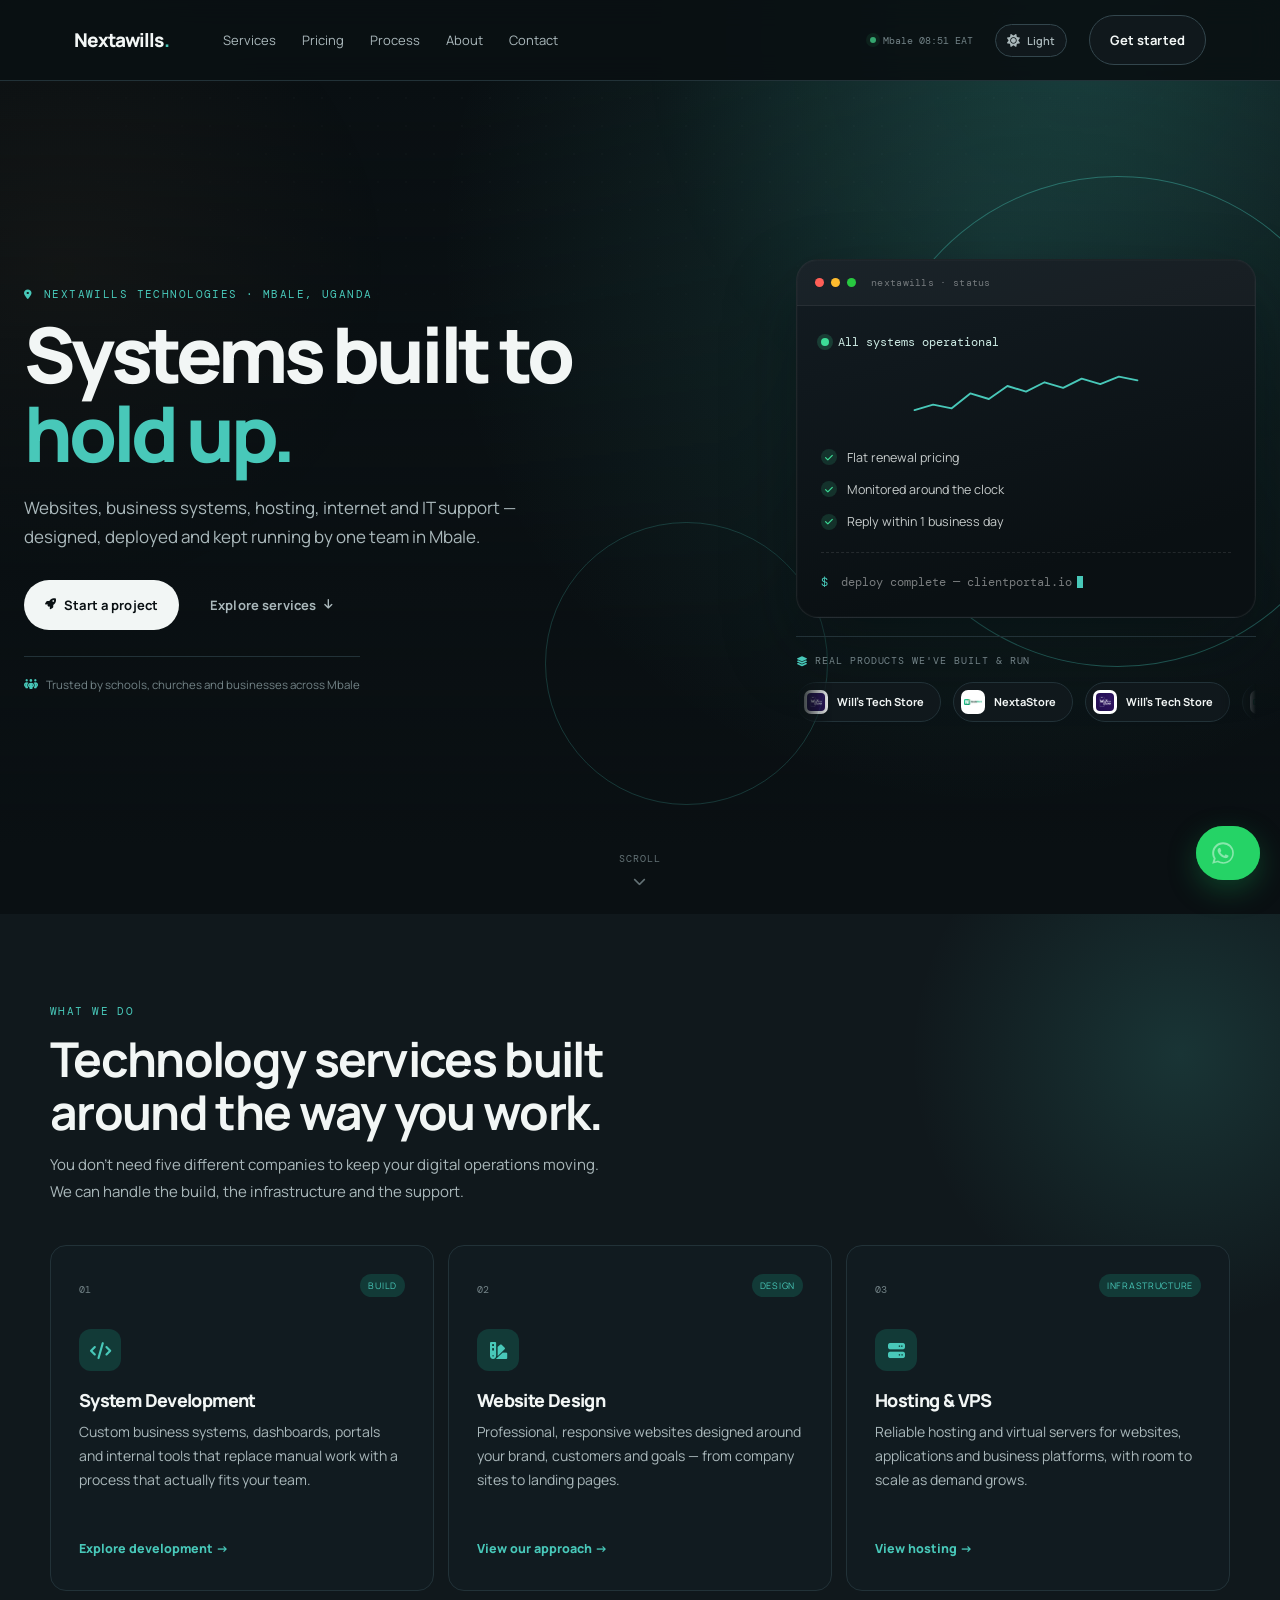
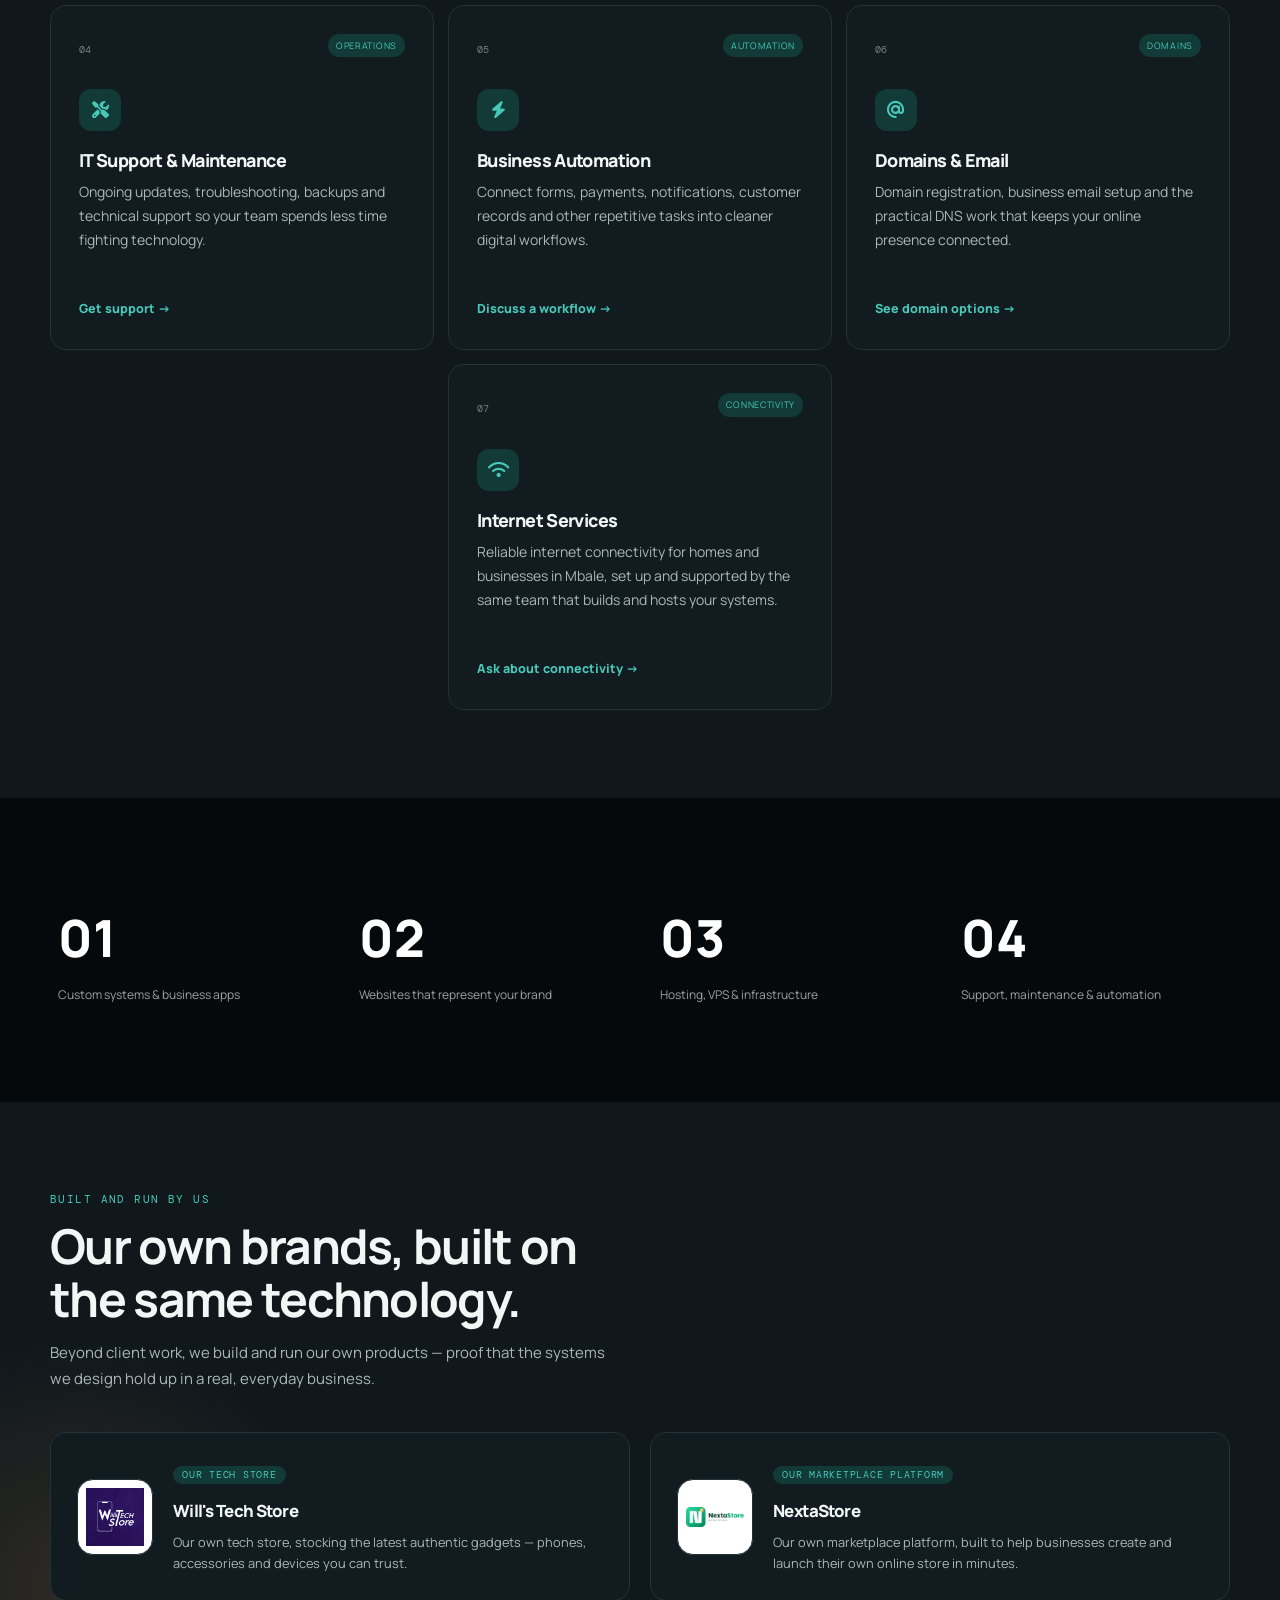
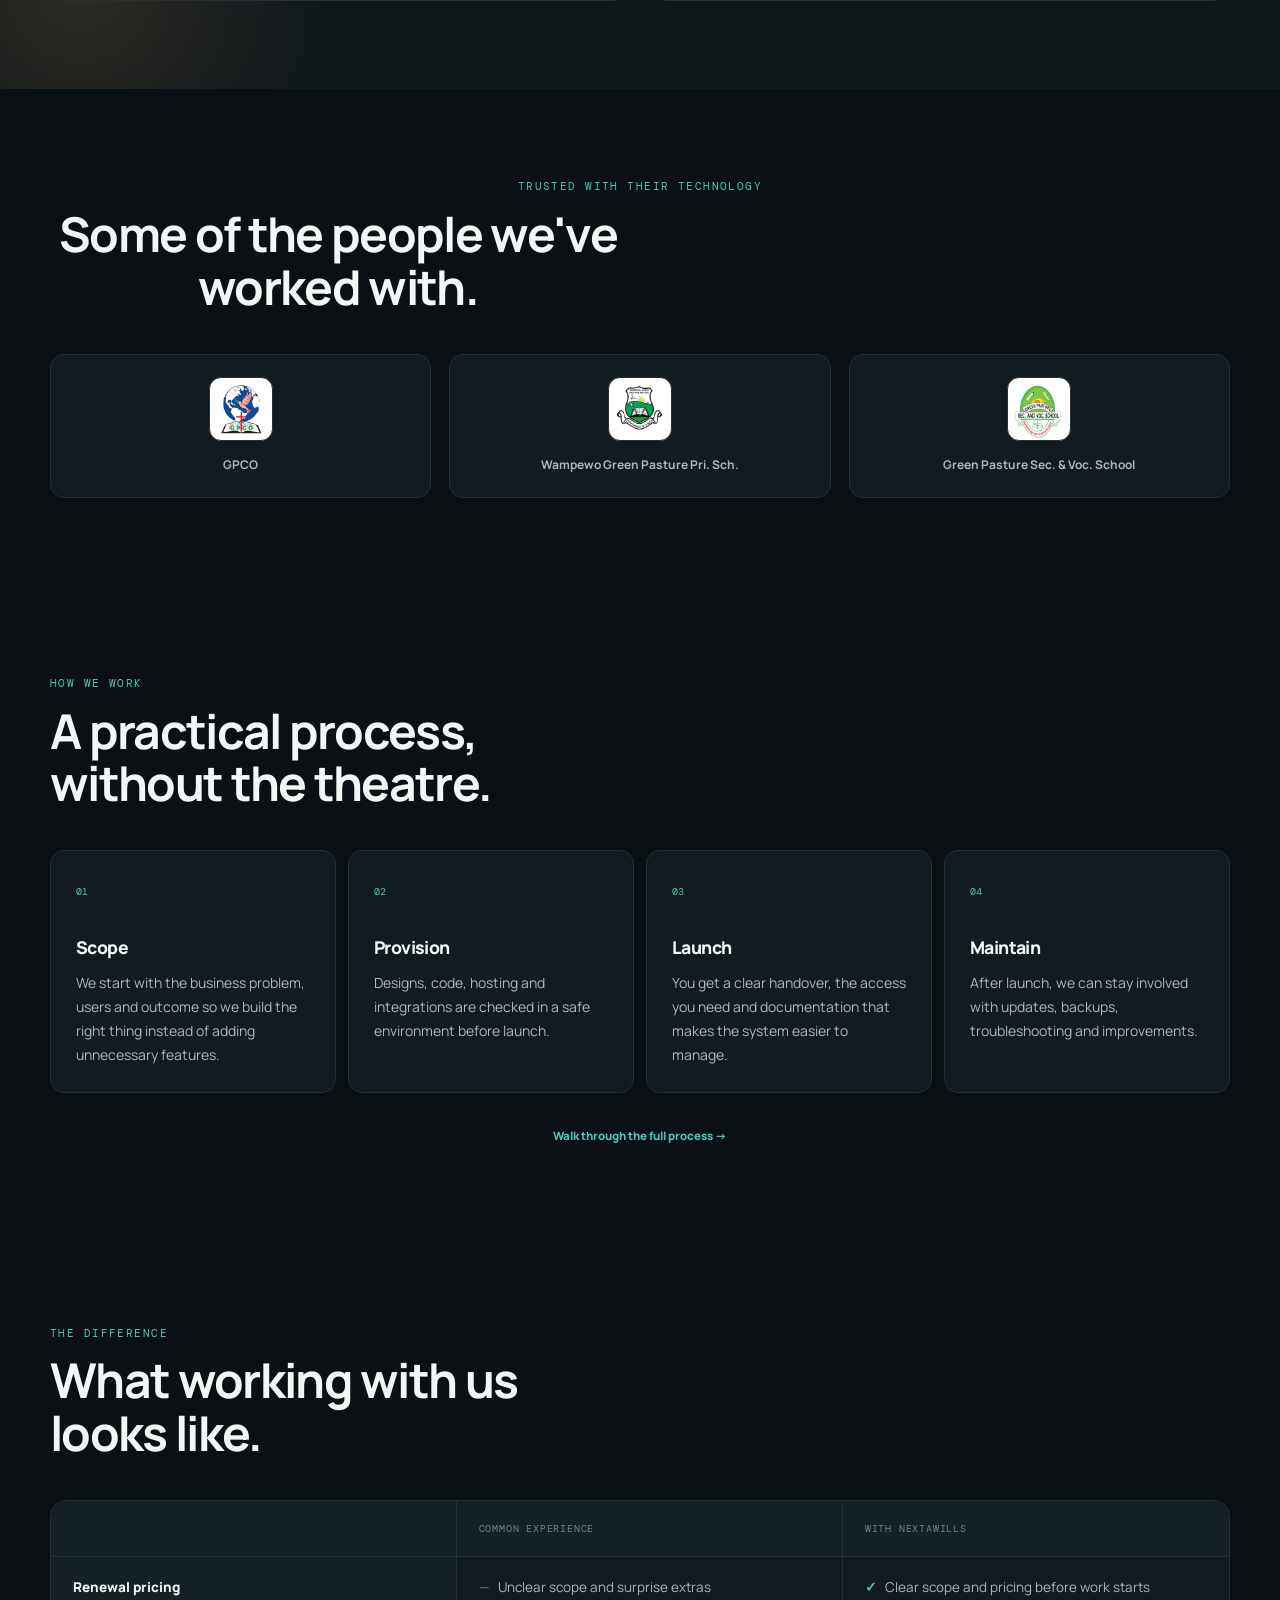
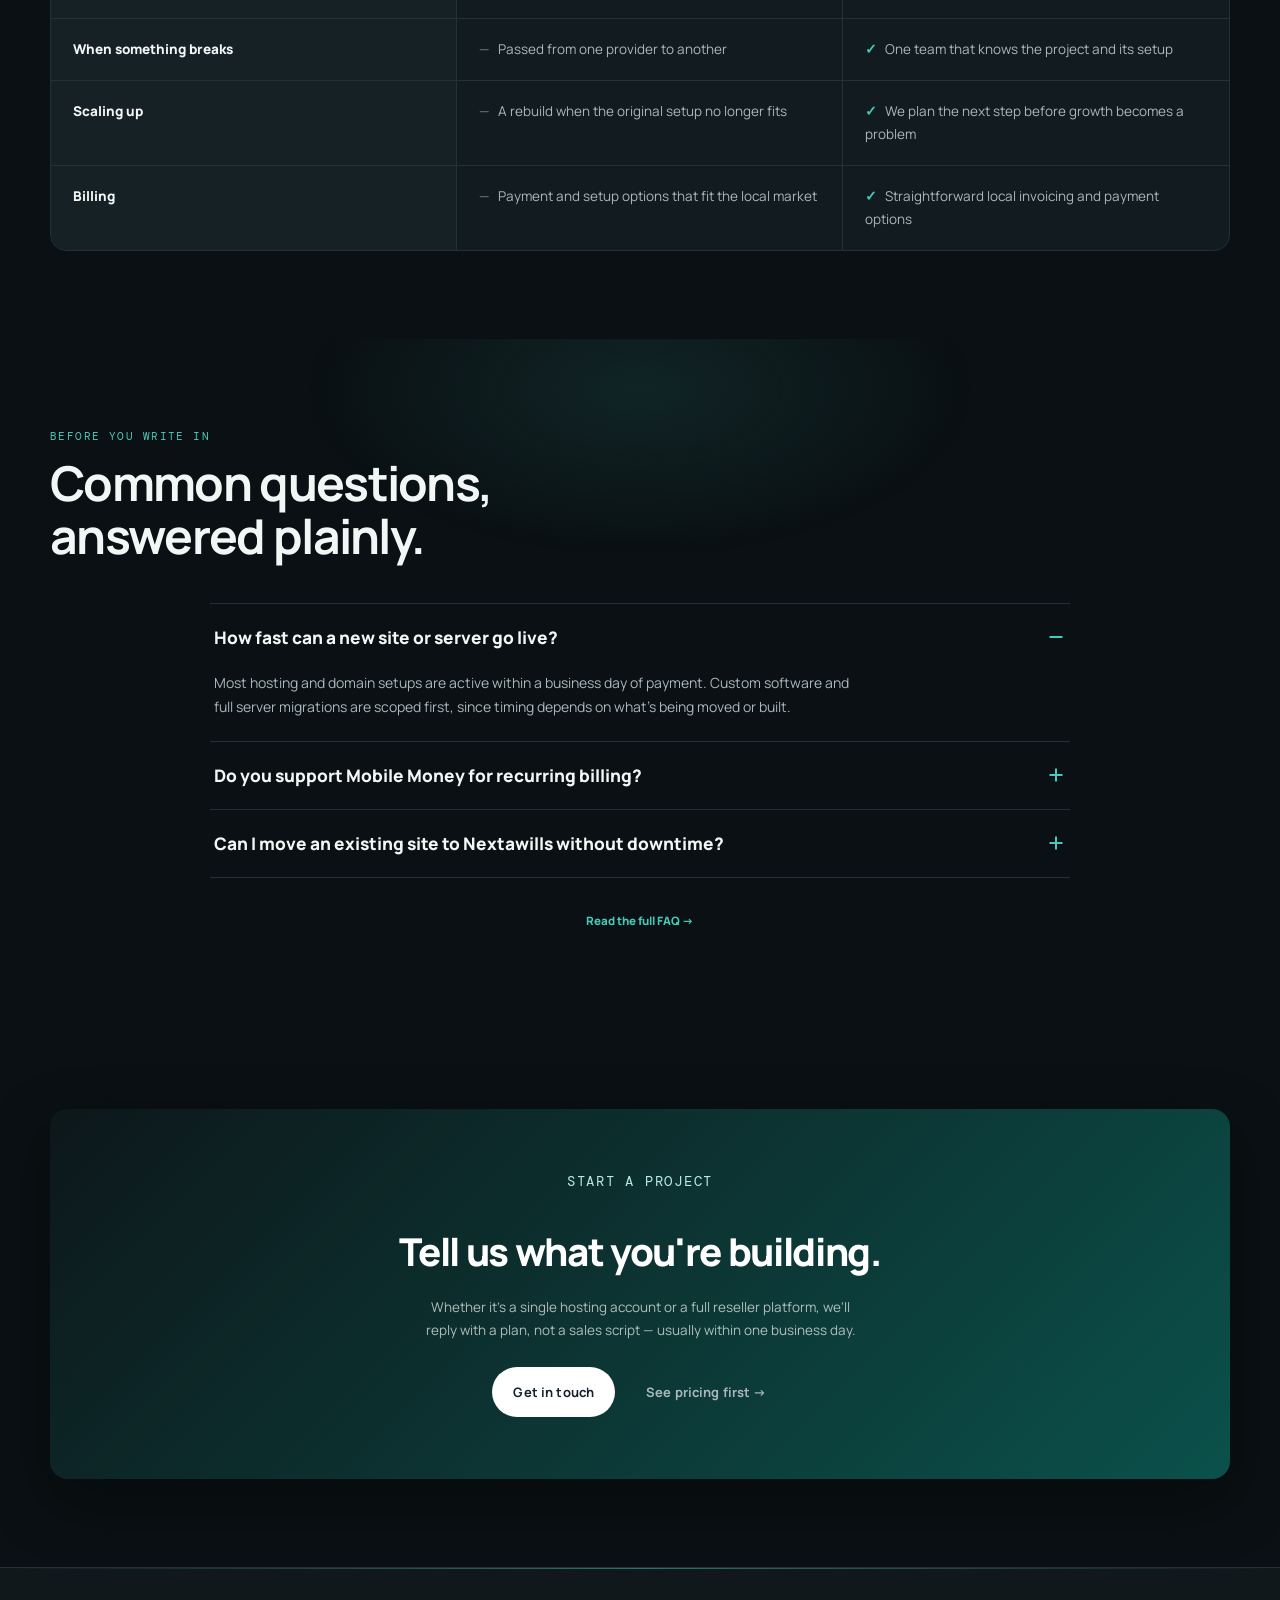
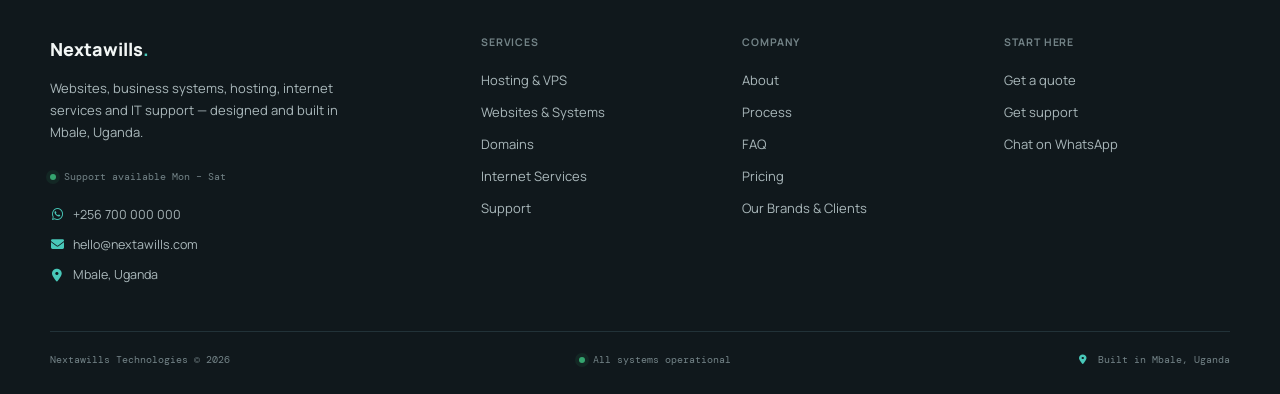
==== index.html @ 24569589 "Initial commit" ====
<!DOCTYPE html>
<html lang="en">
<head>
<meta charset="UTF-8">
<meta name="viewport" content="width=device-width, initial-scale=1.0">
<meta name="theme-color" content="#0a1013">
<script>(function(){try{var t=localStorage.getItem('nextawills-theme');document.documentElement.setAttribute('data-theme',t==='light'?'light':'dark');}catch(e){document.documentElement.setAttribute('data-theme','dark');}})();</script>
<title>Nextawills Technologies — Websites, Systems &amp; IT Services</title>
<meta name="description" content="Nextawills Technologies designs websites, develops business systems, and provides hosting, internet and day-to-day IT support for businesses in Mbale, Uganda.">
<link rel="canonical" href="https://www.nextawills.com/">
<meta property="og:type" content="website">
<meta property="og:site_name" content="Nextawills Technologies">
<meta property="og:title" content="Nextawills Technologies — Websites, Systems &amp; IT Services">
<meta property="og:description" content="Nextawills Technologies designs websites, develops business systems, and provides hosting, internet and day-to-day IT support for businesses in Mbale, Uganda.">
<meta property="og:url" content="https://www.nextawills.com/">
<meta property="og:image" content="https://www.nextawills.com/assets/video/hero-core-poster.jpg">
<meta name="twitter:card" content="summary_large_image">
<meta name="twitter:title" content="Nextawills Technologies — Websites, Systems &amp; IT Services">
<meta name="twitter:description" content="Nextawills Technologies designs websites, develops business systems, and provides hosting, internet and day-to-day IT support for businesses in Mbale, Uganda.">
<meta name="twitter:image" content="https://www.nextawills.com/assets/video/hero-core-poster.jpg">
<link rel="preconnect" href="https://fonts.googleapis.com">
<link href="https://fonts.googleapis.com/css2?family=Manrope:wght@400;500;600;700;800&family=DM+Mono:wght@400;500&display=swap" rel="stylesheet">
<link rel="stylesheet" href="https://cdnjs.cloudflare.com/ajax/libs/font-awesome/6.6.0/css/all.min.css" integrity="sha512-Kc323vGBEqzTmouAECnVceyQqyqdsSiqLQISBL29aUW4U/M7pSPA/gEUZQqv1cwx4OnYxTxve5UMg5GT6L4JJg==" crossorigin="anonymous" referrerpolicy="no-referrer">
<link rel="stylesheet" href="css/styles.css">
<link rel="icon" type="image/svg+xml" href="assets/favicon.svg">
</head>
<body>
<a class="skip-link" href="#top">Skip to content</a>

<!-- ============ NAV ============ -->
<header class="nav" id="nav">
  <div class="nav__inner">
    <a href="#top" class="nav__logo">Nextawills<span>.</span></a>
    <nav class="nav__links" aria-label="Primary">
      <a href="pages/services.html">Services</a>
      <a href="pages/pricing.html">Pricing</a>
      <a href="pages/process.html">Process</a>
      <a href="pages/about.html">About</a>
      <a href="pages/contact.html">Contact</a>
    </nav>
    <p class="nav__status"><span class="nav__status-dot" aria-hidden="true"></span><span id="navStatusTime">Mbale, Uganda</span></p>
    <button class="theme-toggle" id="themeToggle" type="button" aria-label="Switch to light theme" title="Switch theme"><span class="theme-toggle__icon" aria-hidden="true"><i class="fa-solid fa-sun"></i></span><span class="theme-toggle__label">Light</span></button>
    <a href="pages/contact.html" class="btn btn--ghost nav__cta">Get started</a>
    <button class="nav__toggle" id="navToggle" aria-label="Toggle menu" aria-expanded="false">
      <span></span><span></span><span></span>
    </button>
  </div>
</header>

<main id="top" tabindex="-1">

  <!-- ============ HERO ============ -->
  <section class="hero" id="hero">
    <div class="hero__sticky">
      <div class="hero__grid">
        <div class="hero__copy fade-up">
          <p class="eyebrow"><i class="fa-solid fa-location-dot" aria-hidden="true"></i> Nextawills Technologies · Mbale, Uganda</p>
          <h1 class="hero__title">Systems built to <span class="accent">hold up.</span></h1>
          <p class="hero__lede">Websites, business systems, hosting, internet and IT support — designed, deployed and kept running by one team in Mbale.</p>
          <div class="hero__actions">
            <a href="pages/contact.html" class="btn btn--solid"><i class="fa-solid fa-rocket" aria-hidden="true"></i> Start a project</a>
            <a href="#services" class="btn btn--text">Explore services <i class="fa-solid fa-arrow-down" aria-hidden="true"></i></a>
          </div>
          <a class="hero__trust" href="#clients"><i class="fa-solid fa-people-group" aria-hidden="true"></i> Trusted by schools, churches and businesses across Mbale</a>
        </div>

        <div class="hero__core fade-up" style="--delay:120ms">
          <div class="hero-orbit hero-orbit--one" aria-hidden="true"></div>
          <div class="hero-orbit hero-orbit--two" aria-hidden="true"></div>
          <div class="console-panel">
            <div class="console-panel__bar">
              <span class="console-dot console-dot--r" aria-hidden="true"></span>
              <span class="console-dot console-dot--y" aria-hidden="true"></span>
              <span class="console-dot console-dot--g" aria-hidden="true"></span>
              <span class="console-panel__label">nextawills · status</span>
            </div>
            <div class="console-panel__body">
              <div class="console-status">
                <span class="console-status__dot" aria-hidden="true"></span>
                <span>All systems operational</span>
              </div>
              <svg class="console-spark" viewBox="0 0 240 56" fill="none" aria-hidden="true">
                <path d="M0 40 L20 34 L40 38 L60 22 L80 28 L100 14 L120 20 L140 10 L160 16 L180 6 L200 12 L220 4 L240 8" stroke="currentColor" stroke-width="2" stroke-linecap="round" stroke-linejoin="round"/>
              </svg>
              <ul class="console-checklist">
                <li style="--i:0"><i class="fa-solid fa-check" aria-hidden="true"></i> Flat renewal pricing</li>
                <li style="--i:1"><i class="fa-solid fa-check" aria-hidden="true"></i> Monitored around the clock</li>
                <li style="--i:2"><i class="fa-solid fa-check" aria-hidden="true"></i> Reply within 1 business day</li>
              </ul>
              <p class="console-panel__line"><span class="console-panel__prompt">$</span> <span id="consoleFeedText">deploy complete</span><span class="console-cursor" aria-hidden="true"></span></p>
            </div>
          </div>

          <div class="hero__brands fade-up" style="--delay:220ms">
            <span class="hero__brands-label"><i class="fa-solid fa-layer-group" aria-hidden="true"></i> Real products we've built &amp; run</span>
            <div class="hero__brands-track">
              <div class="hero__brands-loop">
                <a href="#our-brands" class="hero__brand-chip">
                  <img src="assets/brands/wills-tech-store.png" alt="" loading="lazy">
                  <span>Will's Tech Store</span>
                </a>
                <a href="#our-brands" class="hero__brand-chip">
                  <img src="assets/brands/nextastore.png" alt="" loading="lazy">
                  <span>NextaStore</span>
                </a>
                <a href="#our-brands" class="hero__brand-chip" aria-hidden="true" tabindex="-1">
                  <img src="assets/brands/wills-tech-store.png" alt="" loading="lazy">
                  <span>Will's Tech Store</span>
                </a>
                <a href="#our-brands" class="hero__brand-chip" aria-hidden="true" tabindex="-1">
                  <img src="assets/brands/nextastore.png" alt="" loading="lazy">
                  <span>NextaStore</span>
                </a>
              </div>
            </div>
          </div>
        </div>
      </div>
    </div>
    <a href="#services" class="hero__scroll-cue" aria-label="Scroll to services">
      <span>Scroll</span>
      <i class="fa-solid fa-chevron-down" aria-hidden="true"></i>
    </a>
  </section>

  <!-- ============ SERVICES ============ -->
  <section class="services" id="services">
    <div class="section__head fade-up">
      <p class="eyebrow">What we do</p>
      <h2>Technology services built around the way you work.</h2>
      <p class="section__intro">You don't need five different companies to keep your digital operations moving. We can handle the build, the infrastructure and the support.</p>
    </div>

    <div class="services__grid services__grid--six">
      <article class="card fade-up">
        <span class="card__num">01</span><span class="card__tag">Build</span>
        <div class="card__icon-wrap"><i class="fa-solid fa-code" aria-hidden="true"></i></div>
        <h3>System Development</h3>
        <p>Custom business systems, dashboards, portals and internal tools that replace manual work with a process that actually fits your team.</p>
        <a class="card__link" href="pages/studio.html">Explore development →</a>
      </article>
      <article class="card fade-up" style="--delay:60ms">
        <span class="card__num">02</span><span class="card__tag">Design</span>
        <div class="card__icon-wrap"><i class="fa-solid fa-swatchbook" aria-hidden="true"></i></div>
        <h3>Website Design</h3>
        <p>Professional, responsive websites designed around your brand, customers and goals — from company sites to landing pages.</p>
        <a class="card__link" href="pages/studio.html">View our approach →</a>
      </article>
      <article class="card fade-up" style="--delay:120ms">
        <span class="card__num">03</span><span class="card__tag">Infrastructure</span>
        <div class="card__icon-wrap"><i class="fa-solid fa-server" aria-hidden="true"></i></div>
        <h3>Hosting &amp; VPS</h3>
        <p>Reliable hosting and virtual servers for websites, applications and business platforms, with room to scale as demand grows.</p>
        <a class="card__link" href="pages/hosting.html">View hosting →</a>
      </article>
      <article class="card fade-up" style="--delay:180ms">
        <span class="card__num">04</span><span class="card__tag">Operations</span>
        <div class="card__icon-wrap"><i class="fa-solid fa-screwdriver-wrench" aria-hidden="true"></i></div>
        <h3>IT Support &amp; Maintenance</h3>
        <p>Ongoing updates, troubleshooting, backups and technical support so your team spends less time fighting technology.</p>
        <a class="card__link" href="pages/help.html">Get support →</a>
      </article>
      <article class="card fade-up" style="--delay:240ms">
        <span class="card__num">05</span><span class="card__tag">Automation</span>
        <div class="card__icon-wrap"><i class="fa-solid fa-bolt" aria-hidden="true"></i></div>
        <h3>Business Automation</h3>
        <p>Connect forms, payments, notifications, customer records and other repetitive tasks into cleaner digital workflows.</p>
        <a class="card__link" href="pages/contact.html">Discuss a workflow →</a>
      </article>
      <article class="card fade-up" style="--delay:300ms">
        <span class="card__num">06</span><span class="card__tag">Domains</span>
        <div class="card__icon-wrap"><i class="fa-solid fa-at" aria-hidden="true"></i></div>
        <h3>Domains &amp; Email</h3>
        <p>Domain registration, business email setup and the practical DNS work that keeps your online presence connected.</p>
        <a class="card__link" href="pages/domains.html">See domain options →</a>
      </article>
      <article class="card fade-up" id="internet-services" style="--delay:360ms">
        <span class="card__num">07</span><span class="card__tag">Connectivity</span>
        <div class="card__icon-wrap"><i class="fa-solid fa-wifi" aria-hidden="true"></i></div>
        <h3>Internet Services</h3>
        <p>Reliable internet connectivity for homes and businesses in Mbale, set up and supported by the same team that builds and hosts your systems.</p>
        <a class="card__link" href="pages/contact.html">Ask about connectivity →</a>
      </article>
    </div>
  </section>

  <!-- ============ CAPABILITIES ============ -->
  <section class="stats" id="infrastructure">
    <div class="stats__grid stats__grid--capabilities">
      <div class="stat fade-up"><p class="stat__value">01</p><p class="stat__label">Custom systems &amp; business apps</p></div>
      <div class="stat fade-up" style="--delay:80ms"><p class="stat__value">02</p><p class="stat__label">Websites that represent your brand</p></div>
      <div class="stat fade-up" style="--delay:160ms"><p class="stat__value">03</p><p class="stat__label">Hosting, VPS &amp; infrastructure</p></div>
      <div class="stat fade-up" style="--delay:240ms"><p class="stat__value">04</p><p class="stat__label">Support, maintenance &amp; automation</p></div>
    </div>
  </section>

  <!-- ============ OUR BRANDS ============ -->
  <section class="brands" id="our-brands">
    <div class="section__head fade-up">
      <p class="eyebrow">Built and run by us</p>
      <h2>Our own brands, built on the same technology.</h2>
      <p class="section__intro">Beyond client work, we build and run our own products — proof that the systems we design hold up in a real, everyday business.</p>
    </div>
    <div class="brands__grid fade-up">
      <div class="brand-card">
        <div class="brand-card__logo"><img src="assets/brands/wills-tech-store.png" alt="Will's Tech Store logo" loading="lazy"></div>
        <div class="brand-card__body">
          <span>Our tech store</span>
          <h3>Will's Tech Store</h3>
          <p>Our own tech store, stocking the latest authentic gadgets — phones, accessories and devices you can trust.</p>
        </div>
      </div>
      <div class="brand-card">
        <div class="brand-card__logo"><img src="assets/brands/nextastore.png" alt="NextaStore Marketplace logo" loading="lazy"></div>
        <div class="brand-card__body">
          <span>Our marketplace platform</span>
          <h3>NextaStore</h3>
          <p>Our own marketplace platform, built to help businesses create and launch their own online store in minutes.</p>
        </div>
      </div>
    </div>
  </section>

  <!-- ============ CLIENTS ============ -->
  <section class="clients" id="clients">
    <div class="section__head clients__intro fade-up">
      <p class="eyebrow">Trusted with their technology</p>
      <h2>Some of the people we've worked with.</h2>
    </div>
    <div class="clients__grid fade-up">
      <div class="client-card">
        <div class="client-card__logo"><img src="assets/clients/gpco.png" alt="GPCO logo" loading="lazy"></div>
        <p>GPCO</p>
      </div>
      <div class="client-card">
        <div class="client-card__logo"><img src="assets/clients/wampewo-green-pasture-primary.png" alt="Wampewo Green Pasture Primary School logo" loading="lazy"></div>
        <p>Wampewo Green Pasture Pri. Sch.</p>
      </div>
      <div class="client-card">
        <div class="client-card__logo"><img src="assets/clients/green-pasture-sec-voc.png" alt="Green Pasture Secondary and Vocational School logo" loading="lazy"></div>
        <p>Green Pasture Sec. &amp; Voc. School</p>
      </div>
    </div>
  </section>

  <!-- ============ PROCESS ============ -->
  <section class="process" id="process">
    <div class="section__head fade-up">
      <p class="eyebrow">How we work</p>
      <h2>A practical process, without the theatre.</h2>
    </div>

    <ol class="process__list">
      <li class="process__item fade-up">
        <span class="process__num">01</span>
        <div>
          <h3>Scope</h3>
          <p>We start with the business problem, users and outcome so we build the right thing instead of adding unnecessary features.</p>
        </div>
      </li>
      <li class="process__item fade-up" style="--delay:80ms">
        <span class="process__num">02</span>
        <div>
          <h3>Provision</h3>
          <p>Designs, code, hosting and integrations are checked in a safe environment before launch.</p>
        </div>
      </li>
      <li class="process__item fade-up" style="--delay:160ms">
        <span class="process__num">03</span>
        <div>
          <h3>Launch</h3>
          <p>You get a clear handover, the access you need and documentation that makes the system easier to manage.</p>
        </div>
      </li>
      <li class="process__item fade-up" style="--delay:240ms">
        <span class="process__num">04</span>
        <div>
          <h3>Maintain</h3>
          <p>After launch, we can stay involved with updates, backups, troubleshooting and improvements.</p>
        </div>
      </li>
    </ol>
    <p class="section__more fade-up"><a href="pages/process.html">Walk through the full process →</a></p>
  </section>

  <!-- ============ WHY US (comparison, not testimonials) ============ -->
  <section class="differentiators" id="why-us">
    <div class="section__head fade-up">
      <p class="eyebrow">The difference</p>
      <h2>What working with us looks like.</h2>
    </div>
    <div class="compare fade-up">
      <div class="compare__row">
        <div class="compare__cell"></div>
        <div class="compare__cell">Common experience</div>
        <div class="compare__cell">With Nextawills</div>
      </div>
      <div class="compare__row">
        <div class="compare__cell">Renewal pricing</div>
        <div class="compare__cell compare__cell--no">Unclear scope and surprise extras</div>
        <div class="compare__cell compare__cell--yes">Clear scope and pricing before work starts</div>
      </div>
      <div class="compare__row">
        <div class="compare__cell">When something breaks</div>
        <div class="compare__cell compare__cell--no">Passed from one provider to another</div>
        <div class="compare__cell compare__cell--yes">One team that knows the project and its setup</div>
      </div>
      <div class="compare__row">
        <div class="compare__cell">Scaling up</div>
        <div class="compare__cell compare__cell--no">A rebuild when the original setup no longer fits</div>
        <div class="compare__cell compare__cell--yes">We plan the next step before growth becomes a problem</div>
      </div>
      <div class="compare__row">
        <div class="compare__cell">Billing</div>
        <div class="compare__cell compare__cell--no">Payment and setup options that fit the local market</div>
        <div class="compare__cell compare__cell--yes">Straightforward local invoicing and payment options</div>
      </div>
    </div>
  </section>

  <!-- ============ FAQ (preview) ============ -->
  <section class="faq-section" id="faq">
    <div class="section__head fade-up">
      <p class="eyebrow">Before you write in</p>
      <h2>Common questions, answered plainly.</h2>
    </div>
    <div class="faq fade-up">
      <div class="faq__item" data-open="true">
        <button class="faq__q" aria-expanded="false">
          How fast can a new site or server go live?
          <span class="faq__icon" aria-hidden="true"></span>
        </button>
        <div class="faq__a"><p>Most hosting and domain setups are active within a business day of payment. Custom software and full server migrations are scoped first, since timing depends on what's being moved or built.</p></div>
      </div>
      <div class="faq__item" data-open="false">
        <button class="faq__q" aria-expanded="false">
          Do you support Mobile Money for recurring billing?
          <span class="faq__icon" aria-hidden="true"></span>
        </button>
        <div class="faq__a"><p>Yes — MTN and Airtel Mobile Money are both supported alongside card payments, and accounts activate or suspend automatically against the invoice.</p></div>
      </div>
      <div class="faq__item" data-open="false">
        <button class="faq__q" aria-expanded="false">
          Can I move an existing site to Nextawills without downtime?
          <span class="faq__icon" aria-hidden="true"></span>
        </button>
        <div class="faq__a"><p>In almost all cases, yes. We provision and test the new environment first, then cut DNS over once everything checks out — visitors shouldn't notice the switch.</p></div>
      </div>
    </div>
    <p class="section__more fade-up"><a href="pages/faq.html">Read the full FAQ →</a></p>
  </section>

  <!-- ============ CONTACT (band) ============ -->
  <section class="contact" id="contact">
    <div class="cta-band cta-band--wide fade-up">
      <p class="eyebrow">Start a project</p>
      <h2>Tell us what you're building.</h2>
      <p>Whether it's a single hosting account or a full reseller platform, we'll reply with a plan, not a sales script — usually within one business day.</p>
      <div class="hero__actions" style="justify-content:center;">
        <a href="pages/contact.html" class="btn btn--solid">Get in touch</a>
        <a href="pages/pricing.html" class="btn btn--text">See pricing first →</a>
      </div>
    </div>
  </section>

</main>

<footer class="footer">
  <div class="footer__grid">
    <div>
      <a href="#top" class="footer__brand">Nextawills<span>.</span></a>
      <p class="footer__tagline">Websites, business systems, hosting, internet services and IT support — designed and built in Mbale, Uganda.</p>
      <p class="footer__status"><span class="nav__status-dot" aria-hidden="true"></span>Support available Mon – Sat</p>
      <div class="footer__contact">
        <a href="https://wa.me/256700000000" target="_blank" rel="noopener"><i class="fa-brands fa-whatsapp" aria-hidden="true"></i>+256 700 000 000</a>
        <a href="mailto:hello@nextawills.com"><i class="fa-solid fa-envelope" aria-hidden="true"></i>hello@nextawills.com</a>
        <span><i class="fa-solid fa-location-dot" aria-hidden="true"></i>Mbale, Uganda</span>
      </div>
    </div>
    <div class="footer__col">
      <h4>Services</h4>
      <a href="pages/hosting.html">Hosting &amp; VPS</a>
      <a href="pages/studio.html">Websites &amp; Systems</a>
      <a href="pages/domains.html">Domains</a>
      <a href="pages/services.html#internet-services">Internet Services</a>
      <a href="pages/help.html">Support</a>
    </div>
    <div class="footer__col">
      <h4>Company</h4>
      <a href="pages/about.html">About</a>
      <a href="pages/process.html">Process</a>
      <a href="pages/faq.html">FAQ</a>
      <a href="pages/pricing.html">Pricing</a>
      <a href="#our-brands">Our Brands & Clients</a>
    </div>
    <div class="footer__col">
      <h4>Start here</h4>
      <a href="pages/contact.html">Get a quote</a>
      <a href="pages/help.html">Get support</a>
      <a href="https://wa.me/256700000000" target="_blank" rel="noopener">Chat on WhatsApp</a>
    </div>
  </div>
  <div class="footer__inner">
    <p>Nextawills Technologies © 2026</p>
    <p class="footer__inner-status"><span class="nav__status-dot" aria-hidden="true"></span>All systems operational</p>
    <p><i class="fa-solid fa-location-dot" aria-hidden="true"></i> Built in Mbale, Uganda</p>
  </div>
</footer>

<script src="js/main.js"></script>
</body>
</html>
---- css/styles.css ----
/* Nextawills Technologies — clean agency / IT system */
:root{
  --bg:#f5f6f3; --bg-raised:#ffffff; --bg-card:#ffffff; --ink:#14202b; --ink-dim:#64717c; --ink-faint:#8d98a0;
  --line:#e1e5e2; --line-strong:#cdd5d1; --accent:#176b63; --accent-soft:#e4f1ef; --accent-dark:#0d4e49;
  --warm:#f0a45d; --font-display:'Manrope',sans-serif; --font-body:'Manrope',sans-serif; --font-mono:'DM Mono',monospace;
  --radius:16px; --container:1180px; --ease:cubic-bezier(.22,.61,.36,1);
}
*,*::before,*::after{box-sizing:border-box} html{scroll-behavior:smooth;overflow-x:hidden} body{margin:0;background:var(--bg);color:var(--ink);font-family:var(--font-body);font-size:15px;line-height:1.7;-webkit-font-smoothing:antialiased;overflow-x:hidden} body::before{content:'';position:fixed;inset:0;z-index:0;pointer-events:none;background:radial-gradient(circle at 80% 0%,rgba(23,107,99,.08),transparent 34%),radial-gradient(circle at 10% 25%,rgba(240,164,93,.07),transparent 25%)} .nav,main,.footer{position:relative;z-index:1}
h1,h2,h3{font-family:var(--font-display);margin:0;color:var(--ink);letter-spacing:-.035em} p{margin:0} a{color:inherit;text-decoration:none} ul,ol{list-style:none;margin:0;padding:0} button{font-family:inherit;cursor:pointer} img{max-width:100%;display:block} ::selection{background:var(--accent-soft);color:var(--ink)}
section{padding:104px 24px}.section__head{max-width:var(--container);margin:0 auto 46px}.section__head h2{font-size:clamp(1.9rem,3.5vw,2.75rem);line-height:1.1;font-weight:700;max-width:18ch}.section__intro{color:var(--ink-dim);max-width:62ch;margin-top:14px}.eyebrow{font-family:var(--font-mono);font-size:10.5px;letter-spacing:.13em;text-transform:uppercase;color:var(--accent);margin-bottom:12px}.btn{display:inline-flex;align-items:center;justify-content:center;gap:8px;padding:13px 20px;border-radius:999px;font-size:12px;font-weight:700;letter-spacing:.01em;border:1px solid transparent;transition:.25s var(--ease)}.btn--solid{background:var(--ink);color:#fff}.btn--solid:hover{background:var(--accent);transform:translateY(-2px)}.btn--ghost{border-color:var(--line-strong);color:var(--ink);background:rgba(255,255,255,.65)}.btn--ghost:hover{border-color:var(--accent);color:var(--accent)}.btn--text{color:var(--ink-dim);padding:13px 8px}.btn--text:hover{color:var(--accent)}
/* Navigation */
.nav{position:sticky;top:0;z-index:100;background:rgba(245,246,243,.9);backdrop-filter:blur(14px);border-bottom:1px solid rgba(205,213,209,.7)}.nav__inner{max-width:var(--container);margin:0 auto;padding:15px 24px;display:flex;align-items:center;gap:22px}.nav__logo{font-weight:800;font-size:18px;letter-spacing:-.05em}.nav__logo span,.footer__brand span{color:var(--accent)}.nav__links{display:flex;gap:26px;margin-left:32px;margin-right:auto}.nav__links a{font-size:12.5px;color:var(--ink-dim);transition:color .2s}.nav__links a:hover{color:var(--ink)}.nav__status{display:flex;align-items:center;gap:7px;font-family:var(--font-mono);font-size:9.5px;color:var(--ink-faint);white-space:nowrap}.nav__status-dot{width:6px;height:6px;border-radius:50%;background:#35a56f;box-shadow:0 0 0 4px rgba(53,165,111,.1)}.nav__toggle{display:none;background:none;border:0;padding:8px}.nav__toggle span{display:block;width:21px;height:2px;background:var(--ink);margin:4px 0;border-radius:2px}
/* Hero — deliberately one viewport, no artificial scroll track */
.hero{padding:0;min-height:calc(100svh - 65px);display:flex;align-items:center}.hero__sticky{width:100%;padding:68px 24px}.hero__grid{max-width:1320px;margin:0 auto;display:grid;grid-template-columns:minmax(0,.9fr) minmax(460px,1.1fr);gap:70px;align-items:center}.hero__title{font-size:clamp(2.8rem,6vw,5.4rem);line-height:1.02;font-weight:800;max-width:10ch}.accent{color:var(--accent)}.hero__lede{max-width:56ch;color:var(--ink-dim);font-size:16px;margin:24px 0 30px}.hero__actions{display:flex;align-items:center;gap:10px;flex-wrap:wrap}.hero__proof{display:flex;flex-wrap:wrap;gap:8px;margin-top:30px}.hero__proof span{border:1px solid var(--line-strong);background:rgba(255,255,255,.7);padding:6px 10px;border-radius:999px;font-size:10px;color:var(--ink-dim)}.video-scene{position:relative;width:100%;padding:16px 0}.video-rays{position:absolute;inset:0;background:radial-gradient(circle at 55% 40%,rgba(23,107,99,.18),transparent 45%);filter:blur(20px)}.video-glow{display:none}.video-panel{position:relative;width:100%;aspect-ratio:16/10;background:#0e171a;border-radius:28px;overflow:hidden;box-shadow:0 28px 70px rgba(20,32,43,.16);transform:none!important}.video-panel__video{width:100%;height:100%;object-fit:cover;display:block}.video-panel__glare{position:absolute;inset:0;background:linear-gradient(125deg,rgba(255,255,255,.15),transparent 30%,transparent 70%,rgba(255,255,255,.04));pointer-events:none}.hero__mini-card{display:flex;align-items:center;gap:11px;width:max-content;margin:-22px 0 0 32px;position:relative;background:#fff;border:1px solid var(--line);border-radius:14px;padding:13px 16px;box-shadow:0 14px 35px rgba(20,32,43,.1)}.hero__mini-dot{width:9px;height:9px;border-radius:50%;background:var(--accent);box-shadow:0 0 0 5px var(--accent-soft)}.hero__mini-card strong,.hero__mini-card small{display:block}.hero__mini-card strong{font-size:12px}.hero__mini-card small{font-size:10px;color:var(--ink-dim);margin-top:2px}
/* Services */
.services{background:#fff}.services__grid{max-width:var(--container);margin:0 auto;display:grid;grid-template-columns:repeat(4,1fr);gap:14px}.services__grid--six{grid-template-columns:repeat(3,1fr)}.card{background:var(--bg);border:1px solid var(--line);border-radius:var(--radius);padding:26px;position:relative;transition:transform .25s var(--ease),box-shadow .25s var(--ease),border-color .25s var(--ease)}.card:hover{transform:translateY(-5px);box-shadow:0 18px 40px rgba(20,32,43,.09);border-color:#c5cfcb}.card__num{font-family:var(--font-mono);font-size:10px;color:var(--ink-faint)}.card__tag{float:right;font-size:9px;text-transform:uppercase;letter-spacing:.08em;color:var(--accent);background:var(--accent-soft);border-radius:999px;padding:4px 8px}.card__icon-wrap{width:42px;height:42px;display:grid;place-items:center;margin:28px 0 18px;border-radius:12px;background:var(--accent-soft);color:var(--accent);font-weight:800;font-size:18px}.card h3{font-size:1.05rem;line-height:1.25;font-weight:800;margin-bottom:9px}.card p{font-size:12.8px;line-height:1.7;color:var(--ink-dim);min-height:88px;margin-bottom:20px}.card__link{font-size:11.5px;font-weight:800;color:var(--accent)}.card__link:hover{text-decoration:underline;text-underline-offset:4px}
/* Stats */
.stats{background:var(--ink);color:#fff;border:0}.monitor-line{max-width:var(--container);margin:0 auto 36px;height:55px;display:block;opacity:.55}.monitor-line__path{fill:none;stroke:var(--warm);stroke-width:2;stroke-linecap:round;stroke-linejoin:round;stroke-dasharray:1400;stroke-dashoffset:0}.monitor-line__baseline{stroke:rgba(255,255,255,.16);stroke-width:1;fill:none}.stats__grid{max-width:var(--container);margin:0 auto;display:grid;grid-template-columns:repeat(4,1fr);gap:24px}.stats__grid--capabilities{padding:8px 0}.stat{padding:0 8px}.stat__value{font-family:var(--font-display);font-size:clamp(2.1rem,4vw,3.4rem);font-weight:800;color:#fff}.stat__label{font-size:11px;color:rgba(255,255,255,.62);margin-top:4px}
/* Process / comparison / FAQ */
.process__list{max-width:var(--container);margin:0 auto;display:grid;grid-template-columns:repeat(4,1fr);gap:12px}.process__item{background:#fff;border:1px solid var(--line);border-radius:14px;padding:25px}.process__num{font-family:var(--font-mono);font-size:10px;color:var(--accent)}.process__item h3{font-size:1rem;font-weight:800;margin:30px 0 8px}.process__item p{font-size:12.8px;color:var(--ink-dim)}.compare{max-width:var(--container);margin:0 auto;border:1px solid var(--line);border-radius:16px;overflow:hidden;background:#fff}.compare__row{display:grid;grid-template-columns:1.05fr 1fr 1fr;border-bottom:1px solid var(--line)}.compare__row:last-child{border-bottom:0}.compare__cell{padding:19px 22px;font-size:12.5px;color:var(--ink-dim);border-right:1px solid var(--line)}.compare__cell:last-child{border-right:0}.compare__row:first-child .compare__cell{background:#f7f8f6;font-family:var(--font-mono);font-size:9.5px;text-transform:uppercase;letter-spacing:.08em;color:var(--ink-faint)}.compare__row:not(:first-child) .compare__cell:first-child{color:var(--ink);font-weight:800}.compare__cell--no::before{content:'—';color:var(--ink-faint);margin-right:8px}.compare__cell--yes::before{content:'✓';color:var(--accent);font-weight:800;margin-right:8px}.faq{max-width:860px;margin:0 auto}.faq__item{border-bottom:1px solid var(--line)}.faq__item:first-child{border-top:1px solid var(--line)}.faq__q{width:100%;display:flex;align-items:center;justify-content:space-between;gap:24px;background:none;border:0;color:var(--ink);text-align:left;padding:22px 4px;font-family:var(--font-display);font-size:1rem;font-weight:800}.faq__icon{flex-shrink:0;width:20px;height:20px;position:relative}.faq__icon:before,.faq__icon:after{content:'';position:absolute;background:var(--accent);top:50%;left:50%;transform:translate(-50%,-50%);transition:.25s var(--ease)}.faq__icon:before{width:13px;height:2px}.faq__icon:after{width:2px;height:13px}.faq__item[data-open="true"] .faq__icon:after{transform:translate(-50%,-50%) rotate(90deg);opacity:0}.faq__a{overflow:hidden;max-height:0;transition:max-height .35s var(--ease)}.faq__a p{color:var(--ink-dim);font-size:13.5px;padding:0 4px 22px;max-width:72ch}.section__more{max-width:var(--container);margin:28px auto 0;text-align:center}.section__more a{font-size:11.5px;font-weight:800;color:var(--accent)}
/* Forms / contact */
.contact__grid{max-width:var(--container);margin:0 auto;display:grid;grid-template-columns:.85fr 1.15fr;gap:70px;align-items:start}.contact__lede{color:var(--ink-dim);max-width:45ch;margin:10px 0 24px}.contact-channels{display:grid;gap:8px}.contact-channel{display:flex;justify-content:space-between;gap:20px;padding:15px 16px;border:1px solid var(--line);background:var(--bg-card);border-radius:12px;transition:border-color .2s ease,transform .2s ease}a.contact-channel:hover{border-color:var(--accent);transform:translateY(-2px)}.contact-channel__label{font-size:10px;text-transform:uppercase;letter-spacing:.08em;color:var(--ink-faint)}.contact-channel__value{font-size:12px;color:var(--ink)}.form{display:grid;gap:16px;padding:28px;background:var(--bg-card);border:1px solid var(--line);border-radius:18px;box-shadow:var(--shadow,0 15px 40px rgba(20,32,43,.05))}.form__row{display:grid;gap:6px}.form__row label{font-size:11px;font-weight:800;color:var(--ink)}.form__row input,.form__row textarea,.form__row select{width:100%;background:var(--input-bg,var(--bg));border:1px solid var(--line-strong);border-radius:10px;padding:12px 13px;color:var(--ink);font-family:var(--font-body);font-size:13px;transition:border-color .2s ease,background .2s ease}.form__row input::placeholder,.form__row textarea::placeholder{color:var(--ink-faint)}.form__row textarea{resize:vertical}.form__row input:focus,.form__row textarea:focus,.form__row select:focus{outline:0;border-color:var(--accent);background:var(--bg-card)}.form__submit{align-self:flex-start}.form__status{font-size:11px;color:var(--accent);min-height:16px}
/* Interior pages */
.page-hero{padding:74px 24px 76px;border-bottom:1px solid var(--line);background:#fff}.page-hero__inner{max-width:var(--container);margin:0 auto}.breadcrumb{font-family:var(--font-mono);font-size:10px;color:var(--ink-faint);margin-bottom:28px}.breadcrumb a{color:var(--ink-dim)}.breadcrumb a:hover{color:var(--accent)}.page-hero h1{font-size:clamp(2.4rem,5vw,4.2rem);line-height:1.03;font-weight:800;max-width:14ch;margin-bottom:18px}.page-hero p{max-width:60ch;color:var(--ink-dim);font-size:15px}.feature-list{max-width:var(--container);margin:0 auto;display:grid;grid-template-columns:repeat(3,1fr);gap:14px}.feature{background:#fff;border:1px solid var(--line);border-radius:14px;padding:28px}.feature h3{font-size:1rem;font-weight:800;margin-bottom:9px}.feature p{font-size:12.8px;color:var(--ink-dim)}.plans{max-width:var(--container);margin:0 auto;display:grid;grid-template-columns:repeat(3,1fr);gap:14px}.plan{background:#fff;border:1px solid var(--line);border-radius:16px;padding:28px}.plan--highlight{border-color:var(--accent);box-shadow:0 12px 30px rgba(23,107,99,.08)}.plan__name{font-family:var(--font-mono);font-size:10px;color:var(--accent);letter-spacing:.08em;text-transform:uppercase;margin-bottom:12px}.plan__price{font-family:var(--font-display);font-size:2rem;font-weight:800;margin-bottom:3px}.plan__period{font-family:var(--font-mono);font-size:10px;color:var(--ink-faint);margin-bottom:20px}.plan ul{display:flex;flex-direction:column;gap:10px}.plan li{font-size:12.5px;color:var(--ink-dim);padding-left:18px;position:relative}.plan li:before{content:'✓';position:absolute;left:0;color:var(--accent)}.values{max-width:var(--container);margin:0 auto;display:grid;grid-template-columns:repeat(3,1fr);gap:14px}.value{background:#fff;border:1px solid var(--line);border-radius:14px;padding:28px}.value span{font-family:var(--font-mono);font-size:10px;color:var(--accent)}.value h3{font-size:1rem;font-weight:800;margin:20px 0 8px}.value p{font-size:12.8px;color:var(--ink-dim)}.timeline{max-width:760px;margin:0 auto;position:relative}.timeline:before{content:'';position:absolute;left:5px;top:6px;bottom:6px;width:1px;background:var(--line-strong)}.timeline__item{position:relative;padding:0 0 40px 34px}.timeline__item:last-child{padding-bottom:0}.timeline__item:before{content:'';position:absolute;left:0;top:5px;width:11px;height:11px;border-radius:50%;background:var(--bg);border:2px solid var(--accent)}.timeline__year{font-family:var(--font-mono);font-size:10px;color:var(--accent);margin-bottom:6px}.timeline__item h3{font-size:1rem;font-weight:800;margin-bottom:6px}.timeline__item p{font-size:12.8px;color:var(--ink-dim);max-width:56ch}.cta-band{max-width:var(--container);margin:0 auto;text-align:center;padding:62px 32px;border:1px solid var(--line);border-radius:18px;background:var(--band-bg);color:var(--band-ink)}.cta-band h2{font-size:clamp(1.7rem,3vw,2.5rem);color:var(--band-ink);font-weight:800;margin-bottom:12px}.cta-band p{color:var(--band-ink-dim);font-size:13.5px;margin:0 auto 25px;max-width:55ch}.cta-band--wide{background:linear-gradient(135deg,#14202b,#176b63);border:0}.cta-band--wide .eyebrow{color:#b9ebe4}.cta-band .btn--solid,.cta-band--wide .btn--solid{background:var(--band-ink);color:var(--band-bg)}.cta-band .btn--solid:hover,.cta-band--wide .btn--solid:hover{background:var(--accent);color:#fff}.footer{border-top:1px solid var(--line);padding:66px 24px 26px;background:#fff}.footer__grid{max-width:var(--container);margin:0 auto;display:grid;grid-template-columns:1.4fr .8fr .8fr .8fr;gap:35px;padding-bottom:45px}.footer__brand{font-weight:800;font-size:18px;display:inline-block;margin-bottom:12px}.footer__tagline{color:var(--ink-dim);font-size:12.5px;max-width:38ch;margin-bottom:18px}.footer__status{display:inline-flex;align-items:center;gap:8px;font-family:var(--font-mono);font-size:9.5px;color:var(--ink-faint)}.footer__col h4{font-size:10px;text-transform:uppercase;letter-spacing:.08em;color:var(--ink-faint);margin:0 0 12px}.footer__col a{display:block;color:var(--ink-dim);font-size:12px;padding:5px 0}.footer__col a:hover{color:var(--accent)}.footer__inner{max-width:var(--container);margin:0 auto;display:flex;justify-content:space-between;gap:16px;flex-wrap:wrap;font-family:var(--font-mono);font-size:9.5px;color:var(--ink-faint);border-top:1px solid var(--line);padding-top:20px}.error-page{min-height:62vh;display:flex;align-items:center;justify-content:center;text-align:center;padding:96px 24px}.error-page__code{font-family:var(--font-display);font-size:clamp(4rem,12vw,8rem);color:var(--accent);line-height:1;margin-bottom:8px}.error-page h1{font-size:1.8rem;margin-bottom:12px}.error-page p{color:var(--ink-dim);max-width:44ch;margin:0 auto 28px}.error-page__log{font-family:var(--font-mono);font-size:10px;color:var(--ink-faint);background:var(--bg-card);border:1px solid var(--line);border-radius:10px;padding:14px 18px;max-width:420px;margin:0 auto 28px;text-align:left}.fade-up{opacity:0;transform:translateY(12px);transition:opacity .6s var(--ease),transform .6s var(--ease);transition-delay:var(--delay,0ms)}.fade-up.in{opacity:1;transform:translateY(0)}
@media (prefers-reduced-motion:reduce){html{scroll-behavior:auto}.fade-up{transition:none}.video-panel__video{animation:none}}
@media (max-width:1050px){.nav__status{display:none}.hero__grid{grid-template-columns:1fr 1fr;gap:36px}.services__grid--six{grid-template-columns:repeat(2,1fr)}.process__list{grid-template-columns:repeat(2,1fr)}}
@media (max-width:800px){section{padding:82px 20px}.nav__inner{padding:13px 20px}.nav__links{display:none;position:absolute;top:100%;left:0;right:0;flex-direction:column;gap:0;margin:0;padding:8px 20px 14px;background:var(--bg);border-bottom:1px solid var(--line)}.nav__links--open{display:flex}.nav__links a{padding:11px 0;border-bottom:1px solid var(--line)}.nav__links a:last-child{border-bottom:0}.nav__toggle{display:block;margin-left:auto}.nav__cta{display:none}.hero{min-height:auto}.hero__sticky{padding:58px 20px 72px}.hero__grid{grid-template-columns:1fr;gap:38px}.hero__title{max-width:12ch;font-size:clamp(2.8rem,12vw,4.5rem)}.hero__lede{font-size:15px}.video-panel{border-radius:20px}.hero__mini-card{margin:-20px 0 0 18px}.stats__grid{grid-template-columns:repeat(2,1fr);gap:30px 12px}.compare__row{grid-template-columns:1fr}.compare__row:first-child{display:none}.compare__cell{border-right:0;padding:14px 18px}.compare__row:not(:first-child) .compare__cell:first-child{background:#f7f8f6;padding-bottom:7px}.contact__grid{grid-template-columns:1fr;gap:38px}.feature-list,.plans,.values{grid-template-columns:1fr 1fr}.footer__grid{grid-template-columns:1fr 1fr}}
@media (max-width:560px){.services__grid--six,.feature-list,.plans,.values,.process__list{grid-template-columns:1fr}.stats__grid{grid-template-columns:1fr 1fr}.card p{min-height:0}.page-hero{padding:58px 20px 62px}.page-hero h1{font-size:clamp(2.3rem,12vw,3.5rem)}.footer__grid{grid-template-columns:1fr;gap:28px}.footer{padding-top:50px}.contact-channel{display:grid;gap:5px}}

/* ===== Refined theme, accessibility & interaction layer ===== */
:root{
  --bg:#f6f7f5;--bg-raised:#ffffff;--bg-card:#ffffff;--ink:#14202b;--ink-dim:#5e6b75;--ink-faint:#87939b;
  --line:#dfe5e1;--line-strong:#c7d0cb;--accent:#08786d;--accent-soft:#e1f2ef;--accent-dark:#07574f;--warm:#e49b54;
  --shadow:0 18px 50px rgba(20,32,43,.09);--hero-glow:rgba(8,120,109,.15);--input-bg:#f8f9f7;--whatsapp:#25d366;--whatsapp-dark:#128c4a;--band-bg:#14202b;--band-ink:#ffffff;--band-ink-dim:rgba(255,255,255,.68);
}
html[data-theme="dark"]{
  --bg:#0a1013;--bg-raised:#10181c;--bg-card:#111b20;--ink:#f2f6f5;--ink-dim:#aab8bb;--ink-faint:#738387;
  --line:#223238;--line-strong:#33464d;--accent:#48c8b9;--accent-soft:#123a37;--accent-dark:#79e0d4;--warm:#f0ad68;
  --shadow:0 22px 60px rgba(0,0,0,.34);--hero-glow:rgba(72,200,185,.16);--input-bg:#0d1518;--band-bg:#152029;--band-ink:#ffffff;--band-ink-dim:rgba(255,255,255,.68);
  color-scheme:dark;
}
html[data-theme="light"]{color-scheme:light}
body{font-size:16px;background:var(--bg);color:var(--ink);transition:background .25s ease,color .25s ease}
body::before{background:radial-gradient(circle at 85% 4%,var(--hero-glow),transparent 32%),radial-gradient(circle at 5% 30%,rgba(228,155,84,.055),transparent 24%)}
h1,h2,h3{color:var(--ink)}
section{padding:88px 24px}
.section__head{margin-bottom:40px}.section__head h2{font-size:clamp(2.1rem,3.8vw,3rem)}.section__intro{font-size:15px;line-height:1.75}.eyebrow{font-size:11px}
.btn{font-size:13px;padding:13px 20px}.btn--ghost{background:var(--bg-raised);border-color:var(--line-strong)}.btn--solid{background:var(--ink);color:var(--bg)}
.nav{background:color-mix(in srgb,var(--bg) 88%,transparent);border-bottom-color:var(--line)}.nav__logo{font-size:19px}.nav__links a{font-size:13px}.nav__status{font-size:10px}
.theme-toggle{display:inline-flex;align-items:center;gap:7px;border:1px solid var(--line-strong);background:var(--bg-raised);color:var(--ink-dim);border-radius:999px;padding:8px 11px;font:600 11px var(--font-body);transition:.2s ease}.theme-toggle:hover{border-color:var(--accent);color:var(--accent);transform:translateY(-1px)}.theme-toggle__icon{font-size:14px;line-height:1}.theme-toggle__label{min-width:25px}
.hero{min-height:calc(100svh - 67px);background:linear-gradient(180deg,transparent,var(--bg) 92%)}.hero__sticky{padding:56px 24px 70px}.hero__grid{max-width:1260px;grid-template-columns:minmax(0,.93fr) minmax(470px,1.07fr);gap:56px}.hero__title{font-size:clamp(3.1rem,6vw,5.6rem);max-width:11ch;letter-spacing:-.055em}.hero__lede{font-size:17px;line-height:1.7;color:var(--ink-dim);margin:22px 0 28px}.hero__proof{margin-top:26px}.hero__proof span{font-size:11px;background:var(--bg-raised);border-color:var(--line)}
.video-scene{padding:22px 0}.video-panel{border:1px solid var(--line-strong);border-radius:30px;box-shadow:var(--shadow)}.video-rays{background:radial-gradient(circle at 55% 40%,var(--hero-glow),transparent 46%);filter:blur(28px)}.hero-orbit{position:absolute;border:1px solid color-mix(in srgb,var(--accent) 40%,transparent);border-radius:50%;pointer-events:none}.hero-orbit--one{width:78%;aspect-ratio:1;right:-17%;top:-14%;transform:rotate(-18deg)}.hero-orbit--two{width:45%;aspect-ratio:1;left:-13%;bottom:-14%;opacity:.55}
.hero__mini-card{background:var(--bg-raised);border-color:var(--line);box-shadow:0 16px 38px rgba(0,0,0,.12);font-size:inherit}.hero__mini-card strong{font-size:13px}.hero__mini-card small{font-size:11px;color:var(--ink-dim)}
.services{background:var(--bg-raised)}.card,.process__item,.feature,.plan,.value,.compare{background:var(--bg-card);border-color:var(--line)}.card{padding:28px}.card h3{font-size:1.12rem}.card p,.process__item p,.feature p,.value p{font-size:14px;line-height:1.7}.card p{min-height:94px}.card__link{font-size:12.5px}
.stats{background:#101a1e;color:#fff}.stat__label{font-size:12px}.stat__value{font-size:clamp(2.3rem,4vw,3.6rem)}
.process__item h3,.feature h3,.value h3{font-size:1.1rem}.compare__cell{font-size:13.5px}.compare__row:first-child .compare__cell{font-size:10px}.faq__q{font-size:1.08rem}.faq__a p{font-size:14px}
.page-hero{padding:76px 24px 70px;background:var(--bg-raised);border-bottom-color:var(--line)}.page-hero h1{font-size:clamp(2.8rem,5.5vw,4.8rem);letter-spacing:-.05em}.page-hero p{font-size:16px;line-height:1.75}.breadcrumb{font-size:10.5px}
.cta-band{box-shadow:var(--shadow)}.footer{background:var(--bg-raised);border-top-color:var(--line)}.footer__tagline,.footer__col a{font-size:13px}.footer__col h4{font-size:10.5px}
/* ---------- Homepage hero — refinements ---------- */
.hero{position:relative}
.hero::before{content:'';position:absolute;inset:0;background:radial-gradient(900px circle at 78% 20%,var(--hero-glow),transparent 62%);pointer-events:none}
.hero__proof{position:relative}
.hero__scroll-cue{position:absolute;left:50%;bottom:26px;transform:translateX(-50%);display:flex;flex-direction:column;align-items:center;gap:8px;color:var(--ink-faint);font-family:var(--font-mono);font-size:9.5px;letter-spacing:.1em;text-transform:uppercase;text-decoration:none;opacity:.85;transition:opacity .2s ease,transform .2s ease}
.hero__scroll-cue:hover{opacity:1;transform:translateX(-50%) translateY(3px)}
.hero__scroll-cue svg{width:14px;height:14px;animation:heroScrollBob 2.2s ease-in-out infinite}
@keyframes heroScrollBob{0%,100%{transform:translateY(0)}50%{transform:translateY(5px)}}
@media (max-width:800px){.hero__scroll-cue{display:none}}
@media (prefers-reduced-motion:reduce){.hero__scroll-cue svg{animation:none}}

/* ---------- Interior page hero — redesigned split layout ---------- */
.page-hero{position:relative;overflow:hidden}
.page-hero__glow{position:absolute;inset:0;pointer-events:none;background:radial-gradient(720px circle at 84% 12%,var(--hero-glow),transparent 60%)}
.page-hero__inner{position:relative}
.page-hero__inner--split{display:grid;grid-template-columns:minmax(0,1.4fr) minmax(260px,.72fr);gap:48px;align-items:center}
.page-hero__copy .breadcrumb{margin-bottom:24px}
.page-hero__actions{display:flex;align-items:center;gap:10px;flex-wrap:wrap;margin-top:28px}
.page-hero__panel{position:relative}
.page-hero__panel .hero-orbit{opacity:.45}
.page-hero__panel-card{position:relative;background:var(--bg-card);border:1px solid var(--line);border-radius:18px;padding:26px 22px;box-shadow:var(--shadow)}
.page-hero__panel-label{font-family:var(--font-mono);font-size:10px;text-transform:uppercase;letter-spacing:.08em;color:var(--accent);margin-bottom:16px}
.page-hero__panel-list{display:flex;flex-direction:column;gap:2px;list-style:none}
.page-hero__panel-item,.page-hero__panel-list a{display:flex;align-items:center;gap:10px;font-size:13px;font-weight:600;color:var(--ink);padding:9px 6px;border-radius:9px;text-decoration:none}
.page-hero__panel-list a{transition:background .18s ease,color .18s ease,padding-left .18s ease}
.page-hero__panel-list a:hover{background:var(--accent-soft);color:var(--accent-dark);padding-left:11px}
.page-hero__panel-dot{width:6px;height:6px;border-radius:50%;background:var(--accent);flex-shrink:0}
.page-hero__panel-note{font-size:11.5px;color:var(--ink-faint);padding:6px 6px 0;margin-top:2px;border-top:1px solid var(--line)}
@media (max-width:1050px){
  .page-hero__inner--split{grid-template-columns:1fr;gap:30px}
  .page-hero__panel{max-width:420px}
}
@media (max-width:560px){
  .page-hero__panel-card{padding:22px 18px}
}

/* ---------- Custom precision cursor (restored from the original build) ----------
   A small dot + trailing ring that swells over interactive elements.
   Fine-pointer devices only; inert (pointer-events:none) so it never blocks a click. */
.cursor-dot,.cursor-ring{position:fixed;top:0;left:0;border-radius:50%;pointer-events:none;z-index:9999;transform:translate(-50%,-50%);will-change:transform;opacity:0;transition:opacity .25s ease}
.cursor-dot{width:5px;height:5px;background:var(--accent)}
.cursor-ring{width:34px;height:34px;border:1px solid color-mix(in srgb,var(--accent) 65%,transparent);transition:opacity .25s ease,width .22s var(--ease),height .22s var(--ease),background .22s var(--ease),border-color .22s var(--ease)}
.cursor-active .cursor-dot,.cursor-active .cursor-ring{opacity:1}
.cursor-ring.is-hover{width:58px;height:58px;background:color-mix(in srgb,var(--accent) 10%,transparent);border-color:var(--accent)}
@media (pointer:coarse),(hover:none){.cursor-dot,.cursor-ring{display:none}}

/* ---------- Skip link (accessibility) ---------- */
.skip-link{position:fixed;top:-60px;left:14px;z-index:10000;background:var(--ink);color:var(--bg);padding:10px 16px;border-radius:8px;font-size:12px;font-weight:700;transition:top .2s ease}
.skip-link:focus{top:14px}

/* ---------- Focus visibility (keyboard users, both themes) ---------- */
a:focus-visible,button:focus-visible,input:focus-visible,textarea:focus-visible,select:focus-visible{outline:2px solid var(--accent);outline-offset:3px;border-radius:4px}

/* ---------- Scroll progress bar ---------- */
.scroll-progress{position:fixed;top:0;left:0;height:2.5px;width:0%;background:var(--accent);z-index:10001;transition:width .1s linear}

/* ---------- Nav active link ---------- */
.nav__links a.is-active{color:var(--ink);position:relative}
.nav__links a.is-active::after{content:'';position:absolute;left:0;right:0;bottom:-4px;height:2px;background:var(--accent);border-radius:2px}
@media (max-width:800px){.nav__links a.is-active::after{display:none}.nav__links a.is-active{color:var(--accent)}}

/* ---------- WhatsApp floating action button (site-wide) ---------- */
.whatsapp-float{position:fixed;right:20px;bottom:20px;z-index:9998;display:inline-flex;align-items:center;gap:10px;background:var(--whatsapp);color:#fff;border-radius:999px;padding:14px;box-shadow:0 10px 28px rgba(18,140,74,.38);transition:transform .25s var(--ease),box-shadow .25s var(--ease),padding .25s var(--ease);text-decoration:none}
.whatsapp-float svg{width:26px;height:26px;flex-shrink:0;display:block}
.whatsapp-float__label{max-width:0;overflow:hidden;white-space:nowrap;font-size:12.5px;font-weight:700;opacity:0;transition:max-width .25s var(--ease),opacity .2s ease}
.whatsapp-float:hover{transform:translateY(-3px);box-shadow:0 16px 36px rgba(18,140,74,.46);background:var(--whatsapp-dark)}
.whatsapp-float:hover .whatsapp-float__label{max-width:150px;opacity:1;margin-right:2px}
.whatsapp-float__ping{position:absolute;inset:0;border-radius:999px;background:var(--whatsapp);opacity:.55;animation:whatsappPing 2.6s ease-out infinite}
@keyframes whatsappPing{0%{transform:scale(1);opacity:.45}70%{transform:scale(1.55);opacity:0}100%{transform:scale(1.55);opacity:0}}
@media (max-width:560px){.whatsapp-float{right:14px;bottom:14px;padding:13px}.whatsapp-float svg{width:24px;height:24px}}
@media (prefers-reduced-motion:reduce){.whatsapp-float__ping{animation:none}}
html[data-theme="dark"] .video-panel{box-shadow:0 28px 80px rgba(0,0,0,.45)}
html[data-theme="dark"] .stats{background:#05090b}html[data-theme="dark"] .cta-band--wide{background:linear-gradient(135deg,#0d171a,#0b514b)}
html[data-theme="dark"] .compare__row:first-child .compare__cell,html[data-theme="dark"] .compare__row:not(:first-child) .compare__cell:first-child{background:#162126}
html[data-theme="dark"] .nav__toggle span{background:var(--ink)}
@media (max-width:1050px){.hero__grid{grid-template-columns:1fr 1fr;gap:32px}.hero__title{font-size:clamp(2.8rem,6vw,4.6rem)}}
@media (max-width:800px){section{padding:72px 20px}.nav__inner{gap:10px}.theme-toggle{padding:8px 10px}.theme-toggle__label{display:none}.hero{min-height:auto}.hero__sticky{padding:48px 20px 64px}.hero__grid{grid-template-columns:1fr;gap:34px}.hero__title{font-size:clamp(3rem,13vw,4.7rem)}.hero__lede{font-size:16px}.page-hero{padding:60px 20px 56px}.page-hero h1{font-size:clamp(2.6rem,12vw,4rem)}}
@media (max-width:560px){body{font-size:15.5px}.section__head h2{font-size:2rem}.card{padding:24px}.card p{min-height:0}.hero__title{font-size:clamp(2.75rem,14vw,4rem)}.hero__actions .btn{width:auto}.video-panel{border-radius:22px}.hero__mini-card{margin-left:12px}.page-hero h1{font-size:clamp(2.45rem,13vw,3.5rem)}}

/* ---------- Font Awesome icon sizing inside existing icon slots ---------- */
.card__icon-wrap i{font-size:17px;line-height:1}
.theme-toggle__icon i{font-size:13px}
.hero__scroll-cue i{font-size:13px;animation:heroScrollBob 2.2s ease-in-out infinite}
@media (prefers-reduced-motion:reduce){.hero__scroll-cue i{animation:none}}

/* ---------- Back-to-top button (sits above the WhatsApp float) ---------- */
.back-to-top{position:fixed;right:24px;bottom:98px;z-index:9997;display:grid;place-items:center;width:44px;height:44px;border-radius:50%;background:var(--bg-raised);color:var(--ink);border:1px solid var(--line-strong);box-shadow:0 10px 24px rgba(20,32,43,.14);opacity:0;visibility:hidden;transform:translateY(10px);transition:opacity .25s var(--ease),transform .25s var(--ease),visibility .25s,background .2s ease,border-color .2s ease}
.back-to-top i{font-size:15px}
.back-to-top.is-visible{opacity:1;visibility:visible;transform:translateY(0)}
.back-to-top:hover{border-color:var(--accent);color:var(--accent);transform:translateY(-3px)}
@media (max-width:560px){.back-to-top{right:16px;bottom:80px;width:40px;height:40px}}
@media (prefers-reduced-motion:reduce){.back-to-top{transition:opacity .15s ease,visibility .15s}}
html[data-theme="dark"] .back-to-top{background:var(--bg-card);border-color:var(--line)}

/* ---------- Footer contact block ---------- */
.footer__contact{display:flex;flex-direction:column;gap:9px;margin-top:16px}
.footer__contact a,.footer__contact span{display:inline-flex;align-items:center;gap:9px;font-size:12.5px;color:var(--ink-dim)}
.footer__contact a:hover{color:var(--accent)}
.footer__contact i{width:14px;text-align:center;color:var(--accent);font-size:13px;flex-shrink:0}

/* ---------- Logo strips: "Our Brands" and "Worked With" ---------- */
.brands{background:#fff}
.brands__grid{max-width:var(--container);margin:0 auto;display:grid;grid-template-columns:repeat(2,1fr);gap:20px}
.brand-card{display:flex;align-items:center;gap:20px;background:var(--bg);border:1px solid var(--line);border-radius:var(--radius);padding:26px;transition:transform .25s var(--ease),box-shadow .25s var(--ease),border-color .25s var(--ease)}
.brand-card:hover{transform:translateY(-4px);box-shadow:0 18px 40px rgba(20,32,43,.09);border-color:#c5cfcb}
.brand-card__logo{flex-shrink:0;width:76px;height:76px;border-radius:16px;background:#fff;display:grid;place-items:center;overflow:hidden;border:1px solid var(--line)}
.brand-card__logo img{width:100%;height:100%;object-fit:contain;padding:8px}
.brand-card__body span{font-family:var(--font-mono);font-size:9.5px;text-transform:uppercase;letter-spacing:.08em;color:var(--accent);background:var(--accent-soft);border-radius:999px;padding:3px 9px}
.brand-card__body h3{font-size:1.05rem;font-weight:800;margin:10px 0 7px}
.brand-card__body p{font-size:12.8px;color:var(--ink-dim);line-height:1.65}
.clients{background:var(--bg)}
.clients__intro{max-width:var(--container);margin:0 auto 40px;text-align:center}
.clients__grid{max-width:var(--container);margin:0 auto;display:grid;grid-template-columns:repeat(3,1fr);gap:18px}
.client-card{background:#fff;border:1px solid var(--line);border-radius:14px;padding:22px;display:flex;flex-direction:column;align-items:center;text-align:center;gap:14px;transition:transform .25s var(--ease),box-shadow .25s var(--ease)}
.client-card:hover{transform:translateY(-4px);box-shadow:0 16px 34px rgba(20,32,43,.08)}
.client-card__logo{width:64px;height:64px;display:grid;place-items:center;background:#fff;border-radius:12px;padding:6px;border:1px solid var(--line)}
.client-card__logo img{width:100%;height:100%;object-fit:contain}
.client-card p{font-size:12px;color:var(--ink-dim);font-weight:700}
@media (max-width:800px){.brands__grid{grid-template-columns:1fr}.clients__grid{grid-template-columns:repeat(2,1fr)}}
@media (max-width:560px){.brand-card{flex-direction:column;text-align:center}.clients__grid{grid-template-columns:1fr 1fr;gap:12px}}
html[data-theme="dark"] .brands{background:var(--bg-raised)}
html[data-theme="dark"] .brand-card,html[data-theme="dark"] .client-card{background:var(--bg-card)}
html[data-theme="dark"] .brand-card__logo{background:#fff}

/* ---------- Hero polish: icon alignment inside pills, eyebrow, buttons ---------- */
.hero__proof span{display:inline-flex;align-items:center;gap:6px}
.hero__proof i{color:var(--accent);font-size:10px}
.eyebrow i{margin-right:2px;font-size:10px}
.btn i{font-size:11px}

/* ---------- Center a trailing 7th service card in the 3-col grid ---------- */
@media (min-width:801px){.services__grid--six .card:nth-child(7):last-child{grid-column:2}}

/* ---------- Hero v2: console/status panel (replaces the stock hero video) ---------- */
.hero__core{position:relative;width:100%;padding:14px 0}
.hero__trust{display:inline-flex;align-items:center;gap:8px;margin-top:26px;font-size:11.5px;color:var(--ink-faint);border-top:1px solid var(--line);padding-top:18px;transition:color .2s ease}
.hero__trust i{color:var(--accent);font-size:11px}
.hero__trust:hover{color:var(--accent)}

.console-panel{position:relative;z-index:1;width:100%;max-width:460px;margin-left:auto;background:linear-gradient(165deg,#131c22,#0a1013 78%);border:1px solid rgba(255,255,255,.08);border-radius:22px;box-shadow:0 30px 70px rgba(6,12,15,.4),0 0 0 1px rgba(255,255,255,.02) inset;overflow:hidden}
.console-panel__bar{display:flex;align-items:center;gap:7px;padding:14px 18px;background:rgba(255,255,255,.03);border-bottom:1px solid rgba(255,255,255,.06)}
.console-dot{width:9px;height:9px;border-radius:50%;flex-shrink:0}
.console-dot--r{background:#ff5f57}.console-dot--y{background:#febc2e}.console-dot--g{background:#28c840}
.console-panel__label{margin-left:8px;font-family:var(--font-mono);font-size:10px;color:rgba(255,255,255,.4);letter-spacing:.03em}
.console-panel__body{padding:26px 24px 24px;color:#eef3f2}
.console-status{display:flex;align-items:center;gap:9px;font-family:var(--font-mono);font-size:12px;color:#cdebe4;margin-bottom:20px}
.console-status__dot{width:8px;height:8px;border-radius:50%;background:#3ddc97;box-shadow:0 0 0 4px rgba(61,220,151,.18);animation:consolePulse 2.2s ease-in-out infinite}
.console-spark{width:100%;height:52px;color:#48c8b9;display:block;margin-bottom:22px;stroke-dasharray:280;stroke-dashoffset:280;animation:consoleDraw 1.6s var(--ease) .3s forwards}
.console-checklist{display:flex;flex-direction:column;gap:11px;margin-bottom:20px;padding-bottom:20px;border-bottom:1px dashed rgba(255,255,255,.1)}
.console-checklist li{display:flex;align-items:center;gap:10px;font-size:12.5px;color:rgba(238,243,242,.82);opacity:0;transform:translateY(6px);animation:consoleItemIn .5s var(--ease) forwards;animation-delay:calc(.5s + var(--i) * .12s)}
.console-checklist i{width:16px;height:16px;border-radius:50%;background:rgba(61,220,151,.15);color:#3ddc97;display:grid;place-items:center;font-size:9px;flex-shrink:0}
.console-panel__line{font-family:var(--font-mono);font-size:11.5px;color:rgba(255,255,255,.45)}
.console-panel__prompt{color:#48c8b9;margin-right:6px}
.console-cursor{display:inline-block;width:6px;height:12px;margin-left:5px;background:#48c8b9;vertical-align:-2px;animation:consoleBlink 1s steps(1) infinite}
@keyframes consolePulse{0%,100%{box-shadow:0 0 0 4px rgba(61,220,151,.18)}50%{box-shadow:0 0 0 7px rgba(61,220,151,.06)}}
@keyframes consoleDraw{to{stroke-dashoffset:0}}
@keyframes consoleItemIn{to{opacity:1;transform:translateY(0)}}
@keyframes consoleBlink{50%{opacity:0}}
@media (prefers-reduced-motion:reduce){.console-status__dot,.console-cursor{animation:none}.console-spark{animation:none;stroke-dashoffset:0}.console-checklist li{animation:none;opacity:1;transform:none}}
@media (max-width:1050px){.console-panel{max-width:420px;margin:0 auto}}
@media (max-width:800px){.console-panel{max-width:440px}.console-panel__body{padding:22px 20px 20px}}
@media (max-width:560px){.console-panel{border-radius:18px}.console-panel__bar{padding:12px 14px}.console-panel__body{padding:20px 18px 18px}.console-spark{height:44px;margin-bottom:18px}}
.console-panel__line{min-height:16px;overflow:hidden;white-space:nowrap;text-overflow:ellipsis}

/* ---------- v6: creative ambient background ---------- */
body::after{content:'';position:fixed;inset:0;z-index:0;pointer-events:none;background-image:radial-gradient(color-mix(in srgb,var(--ink) 16%,transparent) 1px,transparent 1px);background-size:28px 28px;opacity:.3;-webkit-mask-image:radial-gradient(ellipse 65% 55% at 50% 0%,#000 40%,transparent 100%);mask-image:radial-gradient(ellipse 65% 55% at 50% 0%,#000 40%,transparent 100%)}
html[data-theme="dark"] body::after{opacity:.14}
.services{position:relative;isolation:isolate;overflow:hidden}
.services::before{content:'';position:absolute;top:-140px;right:-180px;width:560px;height:560px;border-radius:50%;background:radial-gradient(circle,var(--hero-glow),transparent 68%);z-index:-1;pointer-events:none}
.brands{position:relative;isolation:isolate;overflow:hidden}
.brands::before{content:'';position:absolute;bottom:-160px;left:-180px;width:520px;height:520px;border-radius:50%;background:radial-gradient(circle,rgba(228,155,84,.14),transparent 68%);z-index:-1;pointer-events:none}
.faq-section{position:relative;isolation:isolate;overflow:hidden}
.faq-section::before{content:'';position:absolute;top:-120px;left:50%;transform:translateX(-50%);width:680px;height:340px;border-radius:50%;background:radial-gradient(ellipse,var(--hero-glow),transparent 70%);z-index:-1;pointer-events:none;opacity:.7}

/* ---------- v6: hero brand slider (our own products) — sits directly under the status card, right-aligned with it ---------- */
.hero__brands{position:relative;z-index:1;width:100%;max-width:460px;margin:18px 0 0 auto;padding-top:16px;border-top:1px solid var(--line)}
.hero__brands-label{display:flex;align-items:center;gap:7px;font-family:var(--font-mono);font-size:9.5px;letter-spacing:.1em;text-transform:uppercase;color:var(--ink-faint);margin-bottom:13px}
.hero__brands-label i{color:var(--accent);font-size:10px}
.hero__brands-track{overflow:hidden;-webkit-mask-image:linear-gradient(90deg,transparent,#000 8%,#000 92%,transparent);mask-image:linear-gradient(90deg,transparent,#000 8%,#000 92%,transparent)}
.hero__brands-loop{display:flex;align-items:center;gap:12px;width:max-content;animation:brandsScroll 16s linear infinite}
.hero__brands-track:hover .hero__brands-loop{animation-play-state:paused}
.hero__brand-chip{display:inline-flex;align-items:center;gap:9px;padding:7px 16px 7px 7px;border:1px solid var(--line);border-radius:999px;background:var(--bg-raised);white-space:nowrap;transition:border-color .2s ease,transform .2s ease,box-shadow .2s ease}
.hero__brand-chip:hover{border-color:var(--accent);transform:translateY(-2px);box-shadow:0 10px 24px rgba(20,32,43,.08)}
.hero__brand-chip img{width:24px;height:24px;border-radius:7px;object-fit:contain;background:#fff;padding:3px;flex-shrink:0}
.hero__brand-chip span{font-size:11px;font-weight:700;color:var(--ink)}
@keyframes brandsScroll{from{transform:translateX(0)}to{transform:translateX(-50%)}}
@media (prefers-reduced-motion:reduce){.hero__brands-loop{animation:none}}
@media (max-width:1050px){.hero__brands{margin:16px auto 0;max-width:420px}}
@media (max-width:800px){.hero__brands{margin:16px auto 0;max-width:440px}}
@media (max-width:560px){.hero__brands{max-width:none;margin-left:0;margin-right:0}}

/* ---------- v6: slight ambient motion in the hero background ---------- */
.hero::before{animation:heroGlowDrift 17s ease-in-out infinite}
@keyframes heroGlowDrift{0%,100%{transform:translate(0,0) scale(1)}50%{transform:translate(-26px,18px) scale(1.06)}}
.hero-orbit--one{animation:heroOrbitSpinOne 90s linear infinite}
.hero-orbit--two{animation:heroOrbitSpinTwo 120s linear infinite}
@keyframes heroOrbitSpinOne{from{transform:rotate(-18deg)}to{transform:rotate(342deg)}}
@keyframes heroOrbitSpinTwo{from{transform:rotate(0deg)}to{transform:rotate(-360deg)}}
@media (prefers-reduced-motion:reduce){.hero::before,.hero-orbit--one,.hero-orbit--two{animation:none}}

/* ---------- v6: services card polish ---------- */
.card{overflow:hidden}
.card::after{content:'';position:absolute;top:0;left:0;right:0;height:3px;background:linear-gradient(90deg,var(--accent),var(--warm));transform:scaleX(0);transform-origin:left;transition:transform .3s var(--ease)}
.card:hover::after{transform:scaleX(1)}
.card__icon-wrap{transition:background .25s var(--ease),color .25s var(--ease),transform .25s var(--ease)}
.card:hover .card__icon-wrap{background:linear-gradient(135deg,var(--accent),var(--accent-dark));color:#fff;transform:scale(1.07) rotate(-4deg)}

/* ---------- v6: footer polish ---------- */
.footer{position:relative;overflow:hidden}
.footer::before{content:'';position:absolute;top:0;left:0;right:0;height:1px;background:linear-gradient(90deg,transparent,var(--accent),transparent);opacity:.5}
.footer__inner{align-items:center}
.footer__inner-status{display:inline-flex;align-items:center;gap:8px}
.footer__inner p i{color:var(--accent);margin-right:5px;font-size:10px}
@media (max-width:560px){.footer__inner{flex-direction:column;align-items:flex-start;gap:10px}}
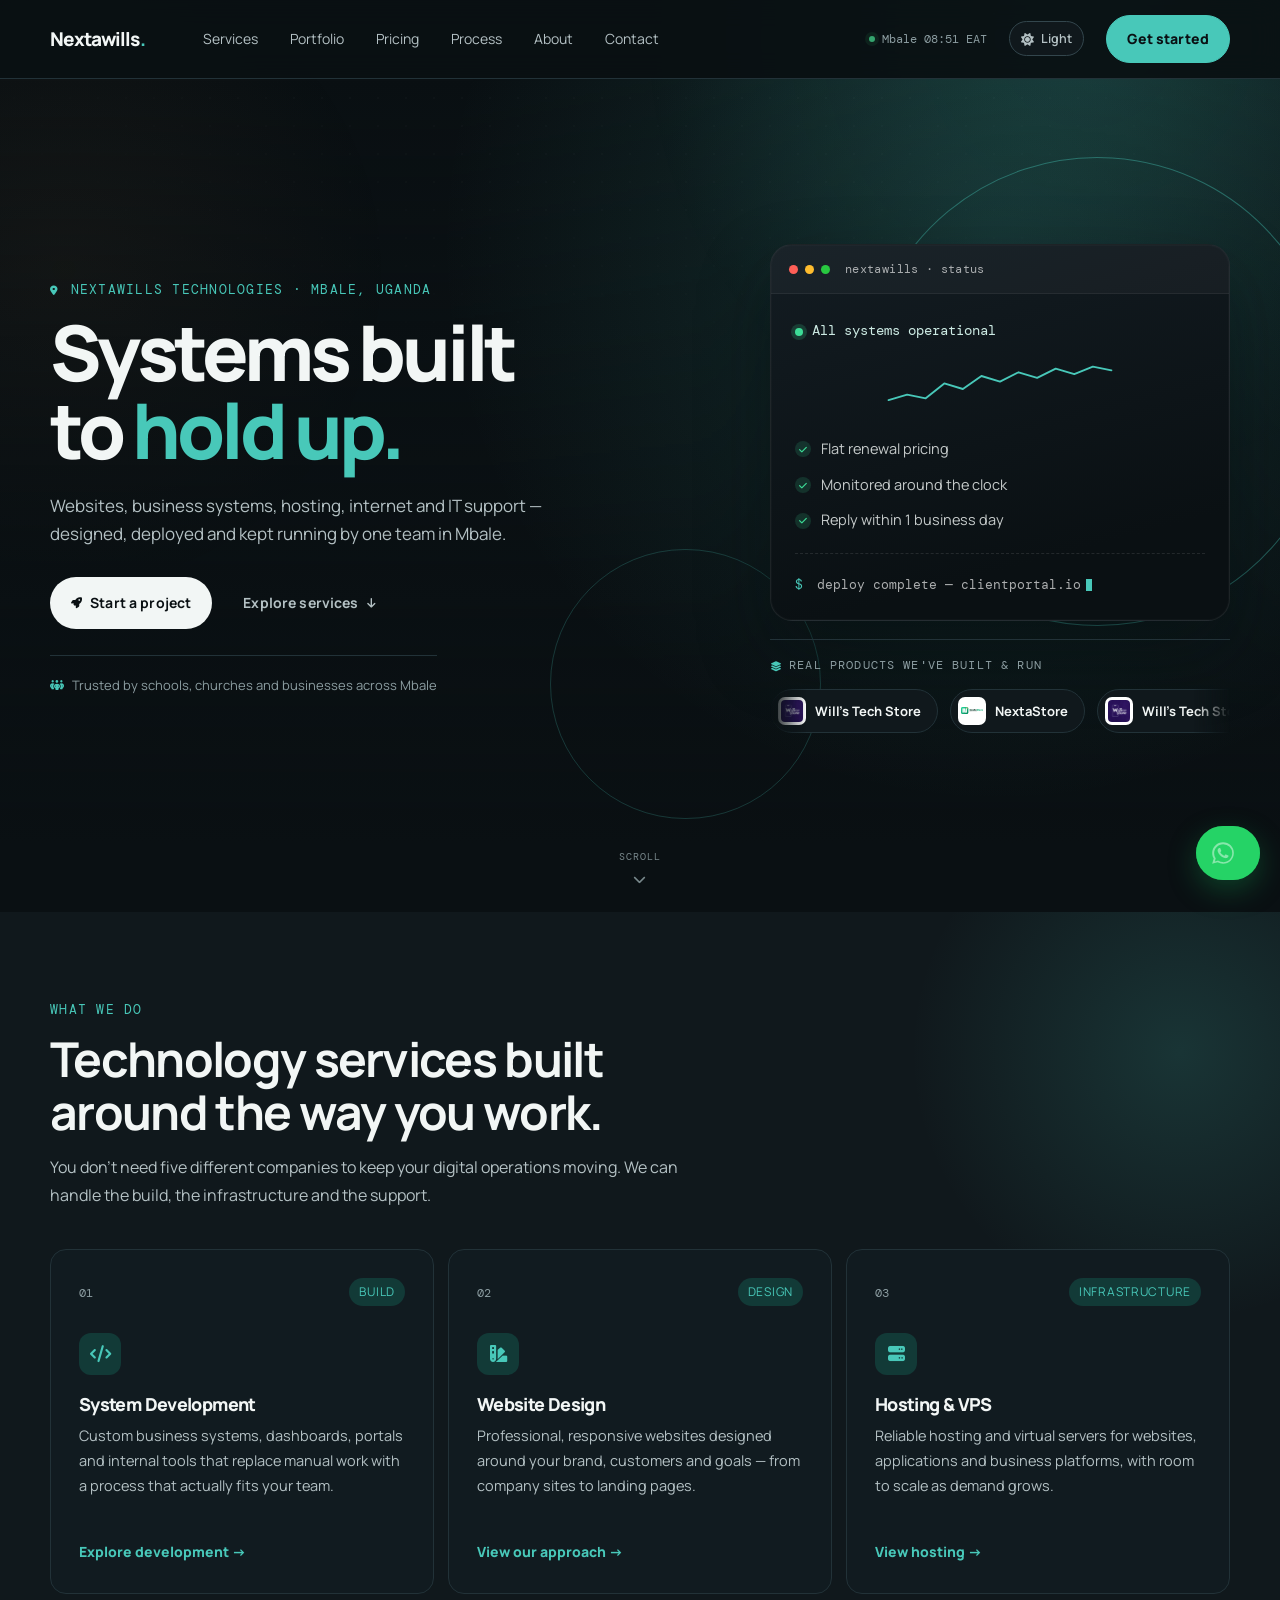
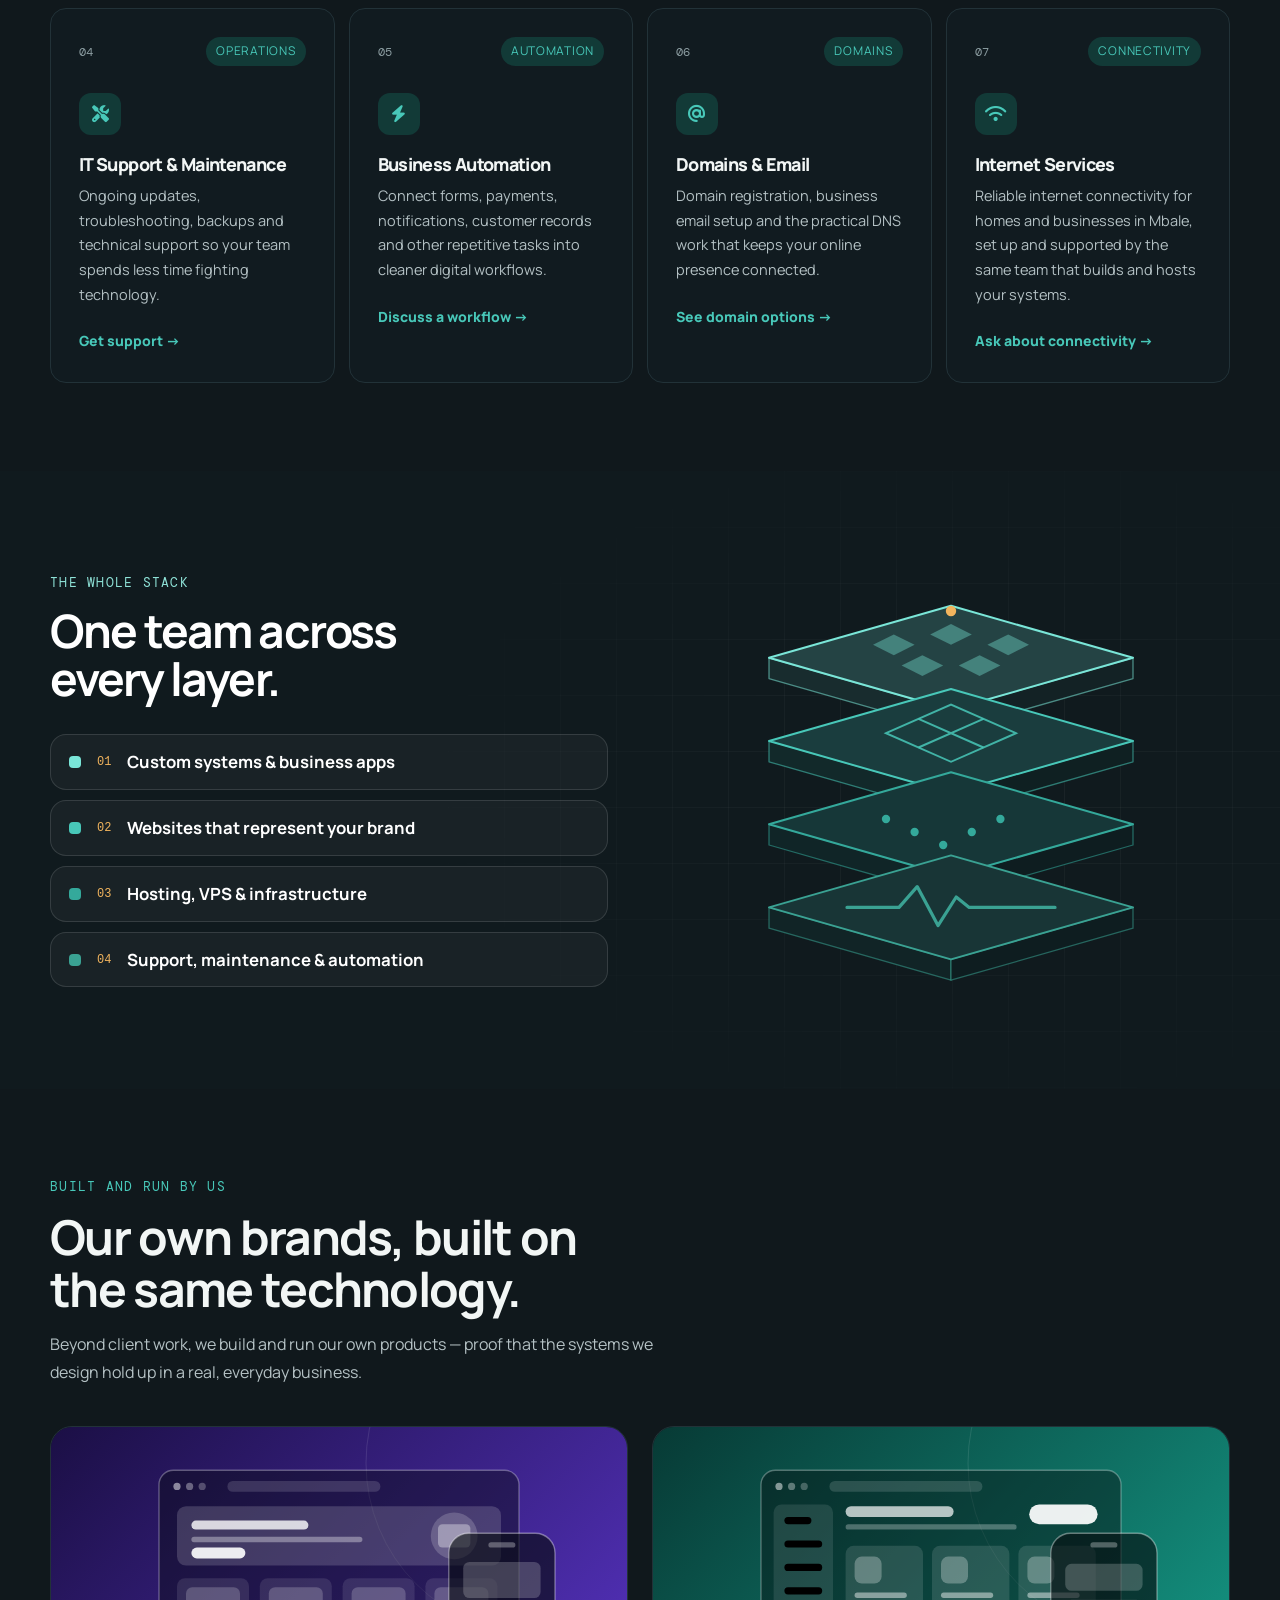
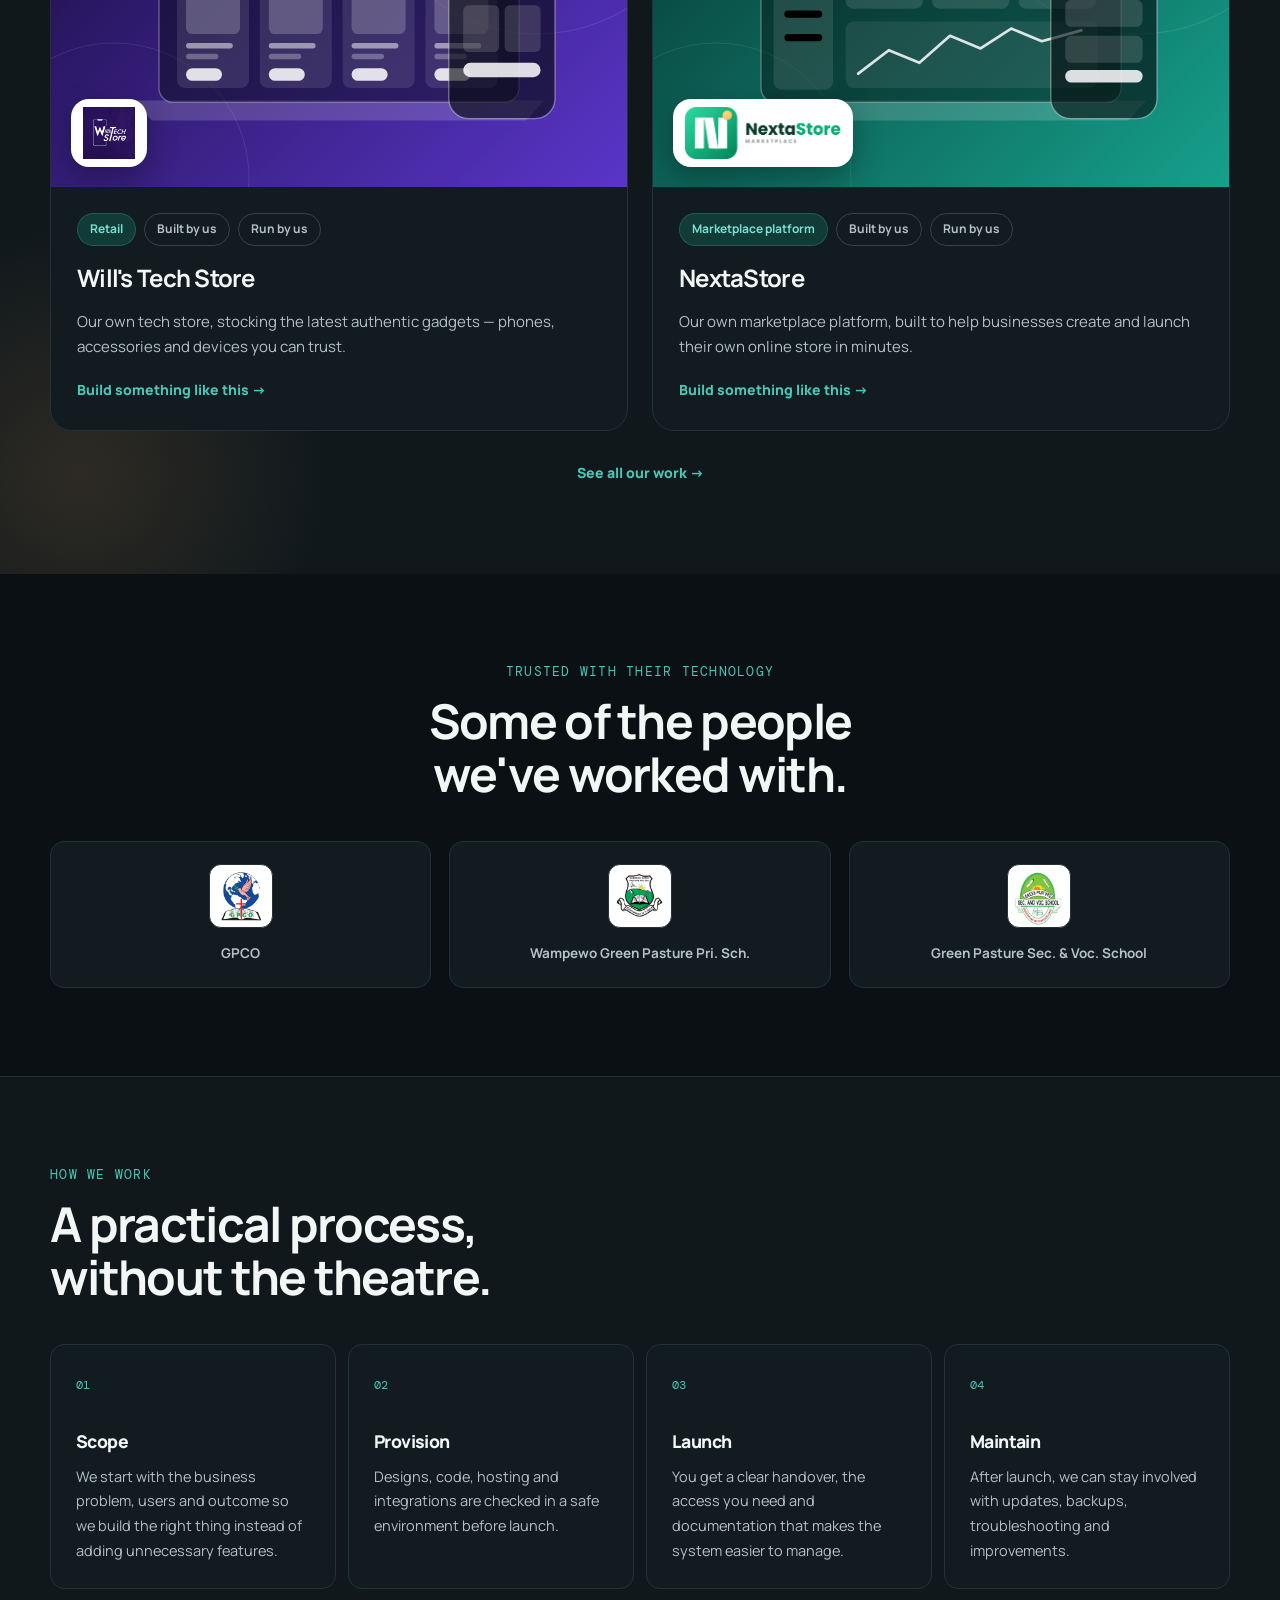
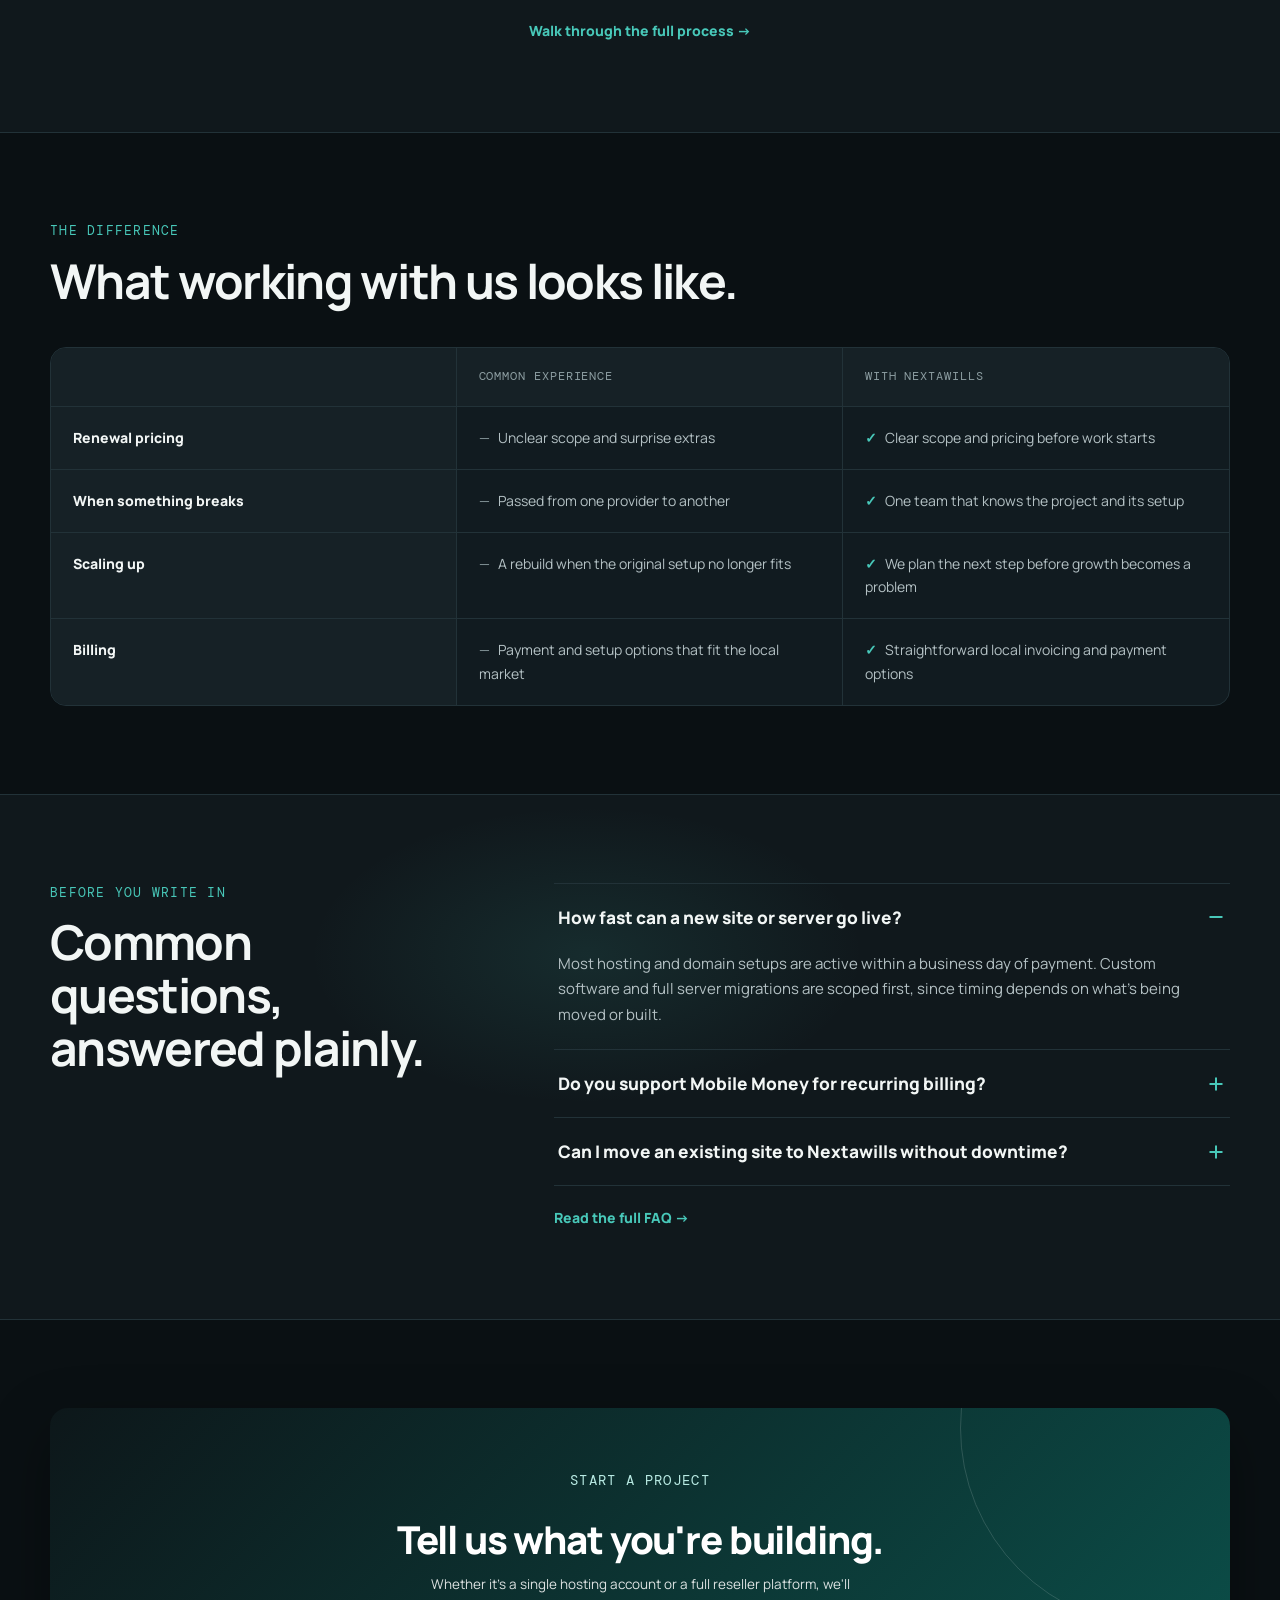
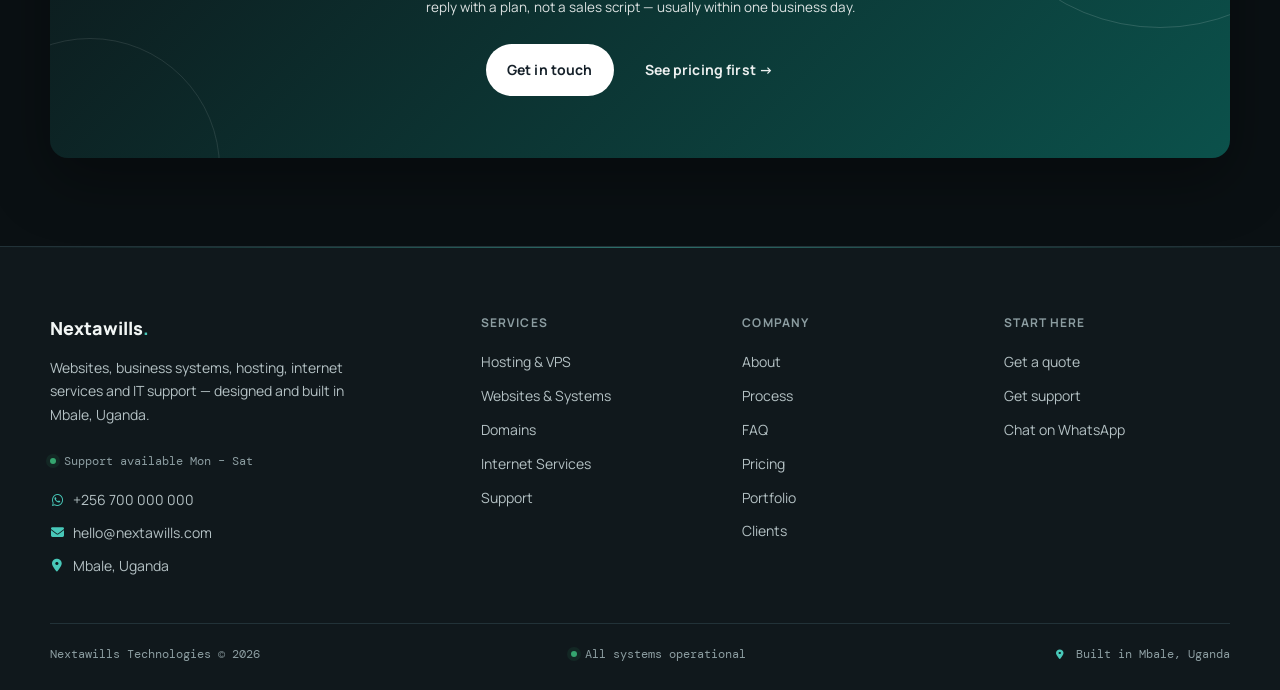
==== commit bfe1cf5f: "updated nextawills" ====
--- a/index.html
+++ b/index.html
@@ -5,24 +5,29 @@
 <meta name="viewport" content="width=device-width, initial-scale=1.0">
 <meta name="theme-color" content="#0a1013">
 <script>(function(){try{var t=localStorage.getItem('nextawills-theme');document.documentElement.setAttribute('data-theme',t==='light'?'light':'dark');}catch(e){document.documentElement.setAttribute('data-theme','dark');}})();</script>
-<title>Nextawills Technologies — Websites, Systems &amp; IT Services</title>
-<meta name="description" content="Nextawills Technologies designs websites, develops business systems, and provides hosting, internet and day-to-day IT support for businesses in Mbale, Uganda.">
+<title>Websites, Hosting &amp; IT Support in Mbale, Uganda | Nextawills</title>
+<meta name="description" content="Nextawills Technologies designs websites, builds business systems and runs hosting, internet and IT support for businesses in Mbale, Uganda. Get a quote.">
 <link rel="canonical" href="https://www.nextawills.com/">
 <meta property="og:type" content="website">
 <meta property="og:site_name" content="Nextawills Technologies">
-<meta property="og:title" content="Nextawills Technologies — Websites, Systems &amp; IT Services">
-<meta property="og:description" content="Nextawills Technologies designs websites, develops business systems, and provides hosting, internet and day-to-day IT support for businesses in Mbale, Uganda.">
+<meta property="og:title" content="Websites, Hosting &amp; IT Support in Mbale, Uganda | Nextawills">
+<meta property="og:description" content="Nextawills Technologies designs websites, builds business systems and runs hosting, internet and IT support for businesses in Mbale, Uganda. Get a quote.">
 <meta property="og:url" content="https://www.nextawills.com/">
-<meta property="og:image" content="https://www.nextawills.com/assets/video/hero-core-poster.jpg">
+<meta property="og:image" content="https://www.nextawills.com/assets/og/og-default.jpg">
+<meta property="og:image:width" content="1200">
+<meta property="og:image:height" content="630">
+<meta property="og:image:alt" content="Nextawills Technologies — Systems built to hold up. Websites, business systems, hosting and IT support in Mbale, Uganda.">
 <meta name="twitter:card" content="summary_large_image">
-<meta name="twitter:title" content="Nextawills Technologies — Websites, Systems &amp; IT Services">
-<meta name="twitter:description" content="Nextawills Technologies designs websites, develops business systems, and provides hosting, internet and day-to-day IT support for businesses in Mbale, Uganda.">
-<meta name="twitter:image" content="https://www.nextawills.com/assets/video/hero-core-poster.jpg">
+<meta name="twitter:title" content="Websites, Hosting &amp; IT Support in Mbale, Uganda | Nextawills">
+<meta name="twitter:description" content="Nextawills Technologies designs websites, builds business systems and runs hosting, internet and IT support for businesses in Mbale, Uganda. Get a quote.">
+<meta name="twitter:image" content="https://www.nextawills.com/assets/og/og-default.jpg">
+<meta name="twitter:image:alt" content="Nextawills Technologies — Systems built to hold up. Websites, business systems, hosting and IT support in Mbale, Uganda.">
 <link rel="preconnect" href="https://fonts.googleapis.com">
 <link href="https://fonts.googleapis.com/css2?family=Manrope:wght@400;500;600;700;800&family=DM+Mono:wght@400;500&display=swap" rel="stylesheet">
 <link rel="stylesheet" href="https://cdnjs.cloudflare.com/ajax/libs/font-awesome/6.6.0/css/all.min.css" integrity="sha512-Kc323vGBEqzTmouAECnVceyQqyqdsSiqLQISBL29aUW4U/M7pSPA/gEUZQqv1cwx4OnYxTxve5UMg5GT6L4JJg==" crossorigin="anonymous" referrerpolicy="no-referrer">
 <link rel="stylesheet" href="css/styles.css">
 <link rel="icon" type="image/svg+xml" href="assets/favicon.svg">
+<script type="application/ld+json">{"@context":"https://schema.org","@graph":[{"@type":"ProfessionalService","@id":"https://www.nextawills.com/#org","name":"Nextawills Technologies","url":"https://www.nextawills.com/","image":"https://www.nextawills.com/assets/og/og-default.jpg","description":"Nextawills Technologies designs websites, builds business systems and runs hosting, internet and IT support for businesses in Mbale, Uganda. Get a quote.","email":"hello@nextawills.com","address":{"@type":"PostalAddress","addressLocality":"Mbale","addressCountry":"UG"},"areaServed":{"@type":"Country","name":"Uganda"},"knowsAbout":["Website design","Business software development","Web hosting and VPS","IT support","Domain registration","Internet services"]},{"@type":"WebSite","@id":"https://www.nextawills.com/#website","url":"https://www.nextawills.com/","name":"Nextawills Technologies","publisher":{"@id":"https://www.nextawills.com/#org"}}]}</script>
 </head>
 <body>
 <a class="skip-link" href="#top">Skip to content</a>
@@ -33,6 +38,7 @@
     <a href="#top" class="nav__logo">Nextawills<span>.</span></a>
     <nav class="nav__links" aria-label="Primary">
       <a href="pages/services.html">Services</a>
+      <a href="pages/portfolio.html">Portfolio</a>
       <a href="pages/pricing.html">Pricing</a>
       <a href="pages/process.html">Process</a>
       <a href="pages/about.html">About</a>
@@ -184,13 +190,20 @@
     </div>
   </section>
 
-  <!-- ============ CAPABILITIES ============ -->
-  <section class="stats" id="infrastructure">
-    <div class="stats__grid stats__grid--capabilities">
-      <div class="stat fade-up"><p class="stat__value">01</p><p class="stat__label">Custom systems &amp; business apps</p></div>
-      <div class="stat fade-up" style="--delay:80ms"><p class="stat__value">02</p><p class="stat__label">Websites that represent your brand</p></div>
-      <div class="stat fade-up" style="--delay:160ms"><p class="stat__value">03</p><p class="stat__label">Hosting, VPS &amp; infrastructure</p></div>
-      <div class="stat fade-up" style="--delay:240ms"><p class="stat__value">04</p><p class="stat__label">Support, maintenance &amp; automation</p></div>
+  <!-- ============ THE STACK ============ -->
+  <section class="stack" id="infrastructure">
+    <div class="stack__inner">
+      <div class="stack__copy fade-up">
+        <p class="eyebrow">The whole stack</p>
+        <h2>One team across every layer.</h2>
+        <ol class="stack__list">
+          <li class="stack__item" data-i="1"><span class="stack__swatch"></span><span class="stack__num">01</span><span class="stack__label">Custom systems &amp; business apps</span></li>
+          <li class="stack__item" data-i="2"><span class="stack__swatch"></span><span class="stack__num">02</span><span class="stack__label">Websites that represent your brand</span></li>
+          <li class="stack__item" data-i="3"><span class="stack__swatch"></span><span class="stack__num">03</span><span class="stack__label">Hosting, VPS &amp; infrastructure</span></li>
+          <li class="stack__item" data-i="4"><span class="stack__swatch"></span><span class="stack__num">04</span><span class="stack__label">Support, maintenance &amp; automation</span></li>
+        </ol>
+      </div>
+      <div class="fade-up" style="--delay:120ms"><svg class="stack__art" viewBox="0 0 400 340" role="presentation" aria-hidden="true" focusable="false"><path class="stack__axis" d="M200 40V300"/><g class="slab slab--1" style="--i:1"><path class="slab__side" d="M60 76L200 116V132L60 92Z"/><path class="slab__side slab__side--r" d="M340 76L200 116V132L340 92Z"/><path class="slab__top" d="M200 36L340 76L200 116L60 76Z"/><path class="slab__tile" d="M156 58l16 8-16 8-16-8z"/><path class="slab__tile" d="M200 50l16 8-16 8-16-8z"/><path class="slab__tile" d="M244 58l16 8-16 8-16-8z"/><path class="slab__tile" d="M178 74l16 8-16 8-16-8z"/><path class="slab__tile" d="M222 74l16 8-16 8-16-8z"/></g><g class="slab slab--2" style="--i:2"><path class="slab__side" d="M60 140L200 180V196L60 156Z"/><path class="slab__side slab__side--r" d="M340 140L200 180V196L340 156Z"/><path class="slab__top" d="M200 100L340 140L200 180L60 140Z"/><path class="slab__line" d="M150 134l50-22 50 22-50 22z"/><path class="slab__line" d="M175 123l50 22M225 123l-50 22"/></g><g class="slab slab--3" style="--i:3"><path class="slab__side" d="M60 204L200 244V260L60 220Z"/><path class="slab__side slab__side--r" d="M340 204L200 244V260L340 220Z"/><path class="slab__top" d="M200 164L340 204L200 244L60 204Z"/><circle class="slab__led" style="animation-delay:0.0s" cx="150" cy="200" r="3.2"/><circle class="slab__led" style="animation-delay:0.45s" cx="172" cy="210" r="3.2"/><circle class="slab__led" style="animation-delay:0.9s" cx="194" cy="220" r="3.2"/><circle class="slab__led" style="animation-delay:1.35s" cx="216" cy="210" r="3.2"/><circle class="slab__led" style="animation-delay:1.8s" cx="238" cy="200" r="3.2"/></g><g class="slab slab--4" style="--i:4"><path class="slab__side" d="M60 268L200 308V324L60 284Z"/><path class="slab__side slab__side--r" d="M340 268L200 308V324L340 284Z"/><path class="slab__top" d="M200 228L340 268L200 308L60 268Z"/><polyline class="slab__beat" points="120,268 160,268 174,252 190,282 204,260 214,268 280,268"/></g><circle class="stack__packet" cx="200" cy="40" r="4"/></svg></div>
     </div>
   </section>
 
@@ -201,24 +214,32 @@
       <h2>Our own brands, built on the same technology.</h2>
       <p class="section__intro">Beyond client work, we build and run our own products — proof that the systems we design hold up in a real, everyday business.</p>
     </div>
-    <div class="brands__grid fade-up">
-      <div class="brand-card">
-        <div class="brand-card__logo"><img src="assets/brands/wills-tech-store.png" alt="Will's Tech Store logo" loading="lazy"></div>
-        <div class="brand-card__body">
-          <span>Our tech store</span>
+    <div class="work-grid fade-up">
+      <article class="work-card">
+        <div class="work-card__media" style="--w1:#1b0f45;--w2:#5a35c9">
+          <svg class="work-art" viewBox="0 0 640 400" role="presentation" aria-hidden="true" focusable="false"><circle cx="540" cy="40" r="190" fill="none" stroke="rgba(255,255,255,.12)"/><circle cx="70" cy="390" r="150" fill="none" stroke="rgba(255,255,255,.10)"/><path d="M92 304H548l-20 22H112z" fill="rgba(255,255,255,.16)"/><rect x="120" y="48" width="400" height="258" rx="16" fill="rgba(6,10,14,.42)" stroke="rgba(255,255,255,.30)" stroke-width="1.5"/><circle cx="140" cy="66" r="4" fill="rgba(255,255,255,.5)"/><circle cx="154" cy="66" r="4" fill="rgba(255,255,255,.35)"/><circle cx="168" cy="66" r="4" fill="rgba(255,255,255,.25)"/><rect x="196" y="60" width="170" height="12" rx="6" fill="rgba(255,255,255,.14)"/><rect x="140" y="88" width="360" height="66" rx="10" fill="rgba(255,255,255,.16)"/><rect x="156" y="104" width="130" height="10" rx="5" fill="rgba(255,255,255,.8)"/><rect x="156" y="122" width="190" height="6" rx="3" fill="rgba(255,255,255,.35)"/><rect x="156" y="134" width="60" height="12" rx="6" fill="rgba(255,255,255,.9)"/><circle cx="448" cy="121" r="26" fill="rgba(255,255,255,.18)"/><rect x="430" y="108" width="36" height="26" rx="5" fill="rgba(255,255,255,.35)"/><rect x="140" y="168" width="80" height="122" rx="9" fill="rgba(255,255,255,.10)"/><rect x="150" y="178" width="60" height="52" rx="7" fill="rgba(255,255,255,.20)"/><rect x="150" y="240" width="52" height="6" rx="3" fill="rgba(255,255,255,.5)"/><rect x="150" y="252" width="36" height="6" rx="3" fill="rgba(255,255,255,.28)"/><rect x="150" y="268" width="40" height="14" rx="7" fill="rgba(255,255,255,.85)"/><rect x="232" y="168" width="80" height="122" rx="9" fill="rgba(255,255,255,.10)"/><rect x="242" y="178" width="60" height="52" rx="7" fill="rgba(255,255,255,.20)"/><rect x="242" y="240" width="52" height="6" rx="3" fill="rgba(255,255,255,.5)"/><rect x="242" y="252" width="36" height="6" rx="3" fill="rgba(255,255,255,.28)"/><rect x="242" y="268" width="40" height="14" rx="7" fill="rgba(255,255,255,.85)"/><rect x="324" y="168" width="80" height="122" rx="9" fill="rgba(255,255,255,.10)"/><rect x="334" y="178" width="60" height="52" rx="7" fill="rgba(255,255,255,.20)"/><rect x="334" y="240" width="52" height="6" rx="3" fill="rgba(255,255,255,.5)"/><rect x="334" y="252" width="36" height="6" rx="3" fill="rgba(255,255,255,.28)"/><rect x="334" y="268" width="40" height="14" rx="7" fill="rgba(255,255,255,.85)"/><rect x="416" y="168" width="80" height="122" rx="9" fill="rgba(255,255,255,.10)"/><rect x="426" y="178" width="60" height="52" rx="7" fill="rgba(255,255,255,.20)"/><rect x="426" y="240" width="52" height="6" rx="3" fill="rgba(255,255,255,.5)"/><rect x="426" y="252" width="36" height="6" rx="3" fill="rgba(255,255,255,.28)"/><rect x="426" y="268" width="40" height="14" rx="7" fill="rgba(255,255,255,.85)"/><g class="art-float"><rect x="442" y="118" width="118" height="206" rx="22" fill="rgba(6,10,14,.62)" stroke="rgba(255,255,255,.38)" stroke-width="1.5"/><rect x="486" y="128" width="30" height="6" rx="3" fill="rgba(255,255,255,.3)"/><rect x="458" y="150" width="86" height="40" rx="7" fill="rgba(255,255,255,.2)"/><rect x="458" y="198" width="40" height="52" rx="6" fill="rgba(255,255,255,.14)"/><rect x="504" y="198" width="40" height="52" rx="6" fill="rgba(255,255,255,.14)"/><rect x="458" y="262" width="86" height="16" rx="8" fill="rgba(255,255,255,.85)"/></g></svg>
+          <span class="work-card__logo"><img src="assets/brands/wills-tech-store.png" alt="Will's Tech Store logo" width="400" height="400" loading="lazy"></span>
+        </div>
+        <div class="work-card__body">
+          <div class="work-card__chips"><span class="chip">Retail</span><span class="chip chip--plain">Built by us</span><span class="chip chip--plain">Run by us</span></div>
           <h3>Will's Tech Store</h3>
           <p>Our own tech store, stocking the latest authentic gadgets — phones, accessories and devices you can trust.</p>
-        </div>
-      </div>
-      <div class="brand-card">
-        <div class="brand-card__logo"><img src="assets/brands/nextastore.png" alt="NextaStore Marketplace logo" loading="lazy"></div>
-        <div class="brand-card__body">
-          <span>Our marketplace platform</span>
+          <a href="pages/contact.html" class="card__link">Build something like this <span aria-hidden="true">→</span></a>
+        </div>
+      </article><article class="work-card">
+        <div class="work-card__media" style="--w1:#073a35;--w2:#16a08c">
+          <svg class="work-art" viewBox="0 0 640 400" role="presentation" aria-hidden="true" focusable="false"><circle cx="540" cy="40" r="190" fill="none" stroke="rgba(255,255,255,.12)"/><circle cx="70" cy="390" r="150" fill="none" stroke="rgba(255,255,255,.10)"/><path d="M92 304H548l-20 22H112z" fill="rgba(255,255,255,.16)"/><rect x="120" y="48" width="400" height="258" rx="16" fill="rgba(6,10,14,.42)" stroke="rgba(255,255,255,.30)" stroke-width="1.5"/><circle cx="140" cy="66" r="4" fill="rgba(255,255,255,.5)"/><circle cx="154" cy="66" r="4" fill="rgba(255,255,255,.35)"/><circle cx="168" cy="66" r="4" fill="rgba(255,255,255,.25)"/><rect x="196" y="60" width="170" height="12" rx="6" fill="rgba(255,255,255,.14)"/><rect x="134" y="86" width="66" height="206" rx="9" fill="rgba(255,255,255,.10)"/><rect x="146" y="100" width="30" height="8" rx="4" fill="rgba(255,255,255,.0.8)"/><rect x="146" y="126" width="42" height="8" rx="4" fill="rgba(255,255,255,.0.3)"/><rect x="146" y="152" width="42" height="8" rx="4" fill="rgba(255,255,255,.0.3)"/><rect x="146" y="178" width="42" height="8" rx="4" fill="rgba(255,255,255,.0.3)"/><rect x="146" y="204" width="42" height="8" rx="4" fill="rgba(255,255,255,.0.3)"/><rect x="146" y="230" width="42" height="8" rx="4" fill="rgba(255,255,255,.0.3)"/><rect x="214" y="88" width="120" height="12" rx="6" fill="rgba(255,255,255,.7)"/><rect x="214" y="108" width="190" height="6" rx="3" fill="rgba(255,255,255,.28)"/><rect x="418" y="86" width="76" height="22" rx="11" fill="rgba(255,255,255,.92)"/><rect x="214" y="132" width="86" height="70" rx="9" fill="rgba(255,255,255,.12)"/><rect x="224" y="144" width="30" height="30" rx="8" fill="rgba(255,255,255,.28)"/><rect x="224" y="184" width="58" height="6" rx="3" fill="rgba(255,255,255,.45)"/><rect x="310" y="132" width="86" height="70" rx="9" fill="rgba(255,255,255,.12)"/><rect x="320" y="144" width="30" height="30" rx="8" fill="rgba(255,255,255,.28)"/><rect x="320" y="184" width="58" height="6" rx="3" fill="rgba(255,255,255,.45)"/><rect x="406" y="132" width="86" height="70" rx="9" fill="rgba(255,255,255,.12)"/><rect x="416" y="144" width="30" height="30" rx="8" fill="rgba(255,255,255,.28)"/><rect x="416" y="184" width="58" height="6" rx="3" fill="rgba(255,255,255,.45)"/><rect x="214" y="216" width="280" height="74" rx="9" fill="rgba(255,255,255,.08)"/><polyline points="228,274 262,248 296,262 330,232 364,246 398,224 432,238 476,226" fill="none" stroke="rgba(255,255,255,.85)" stroke-width="3" stroke-linecap="round" stroke-linejoin="round"/><g class="art-float"><rect x="442" y="118" width="118" height="206" rx="22" fill="rgba(6,10,14,.62)" stroke="rgba(255,255,255,.38)" stroke-width="1.5"/><rect x="486" y="128" width="30" height="6" rx="3" fill="rgba(255,255,255,.3)"/><rect x="458" y="152" width="86" height="30" rx="7" fill="rgba(255,255,255,.2)"/><rect x="458" y="192" width="86" height="30" rx="7" fill="rgba(255,255,255,.14)"/><rect x="458" y="232" width="86" height="30" rx="7" fill="rgba(255,255,255,.14)"/><rect x="458" y="270" width="86" height="14" rx="7" fill="rgba(255,255,255,.85)"/></g></svg>
+          <span class="work-card__logo"><img src="assets/brands/nextastore.png" alt="NextaStore Marketplace logo" width="640" height="214" loading="lazy"></span>
+        </div>
+        <div class="work-card__body">
+          <div class="work-card__chips"><span class="chip">Marketplace platform</span><span class="chip chip--plain">Built by us</span><span class="chip chip--plain">Run by us</span></div>
           <h3>NextaStore</h3>
           <p>Our own marketplace platform, built to help businesses create and launch their own online store in minutes.</p>
-        </div>
-      </div>
-    </div>
+          <a href="pages/contact.html" class="card__link">Build something like this <span aria-hidden="true">→</span></a>
+        </div>
+      </article>
+    </div>
+    <p class="section__more fade-up"><a href="pages/portfolio.html">See all our work →</a></p>
   </section>
 
   <!-- ============ CLIENTS ============ -->
@@ -391,7 +412,8 @@
       <a href="pages/process.html">Process</a>
       <a href="pages/faq.html">FAQ</a>
       <a href="pages/pricing.html">Pricing</a>
-      <a href="#our-brands">Our Brands & Clients</a>
+      <a href="pages/portfolio.html">Portfolio</a>
+      <a href="#clients">Clients</a>
     </div>
     <div class="footer__col">
       <h4>Start here</h4>
--- a/css/styles.css
+++ b/css/styles.css
@@ -270,3 +270,463 @@
 .footer__inner-status{display:inline-flex;align-items:center;gap:8px}
 .footer__inner p i{color:var(--accent);margin-right:5px;font-size:10px}
 @media (max-width:560px){.footer__inner{flex-direction:column;align-items:flex-start;gap:10px}}
+
+/* =====================================================================
+   v7 — mobile hero fix, readable type floor, two-row footer, theme contrast
+   ===================================================================== */
+
+/* ---------- 1. Hero overflow on mobile ----------
+   Root cause: the hero grid used `1fr` (= minmax(auto,1fr)) and the brand
+   marquee inside it is `width:max-content`. The column grew to fit the whole
+   marquee (~580px), so headline, lede, buttons and the status card were wider
+   than the phone and got clipped on the right. minmax(0,…) + min-width:0 stops it. */
+.hero__copy,.hero__core{min-width:0}
+.hero{overflow-x:clip}
+@media (max-width:1050px){.hero__grid{grid-template-columns:minmax(0,1fr) minmax(0,1fr)}}
+@media (max-width:800px){
+  .hero__grid{grid-template-columns:minmax(0,1fr);gap:30px}
+  .hero__sticky{padding:36px 20px 56px}
+  .hero__title{font-size:clamp(2.7rem,12.4vw,4.4rem);max-width:12ch}
+  .hero__lede{font-size:16.5px;margin:18px 0 24px}
+  .hero__actions{gap:8px}
+  .hero__actions .btn--solid{padding:15px 24px}
+  .hero__trust{font-size:13.5px;line-height:1.5;align-items:flex-start;margin-top:22px;padding-top:16px}
+  .hero__trust i{margin-top:4px}
+  .console-panel{max-width:none;margin:0}
+  .hero__brands{max-width:none;margin:16px 0 0}
+}
+
+/* ---------- 2. Readable type floor ----------
+   Nothing the visitor has to read goes below ~12px; running text sits at 14px+. */
+:root{--ink-dim:#4d5a64;--ink-faint:#5f6c75}
+html[data-theme="dark"]{--ink-dim:#b4c1c4;--ink-faint:#8c9da1}
+.eyebrow{font-size:12.5px;letter-spacing:.1em}
+.btn{font-size:14px}
+.nav__links a{font-size:14px}
+.nav__status{font-size:12px}
+.theme-toggle{font-size:12.5px}
+.skip-link{font-size:13.5px}
+.section__intro{font-size:16px}
+.hero__trust{font-size:13px}
+.hero__brands-label{font-size:11.5px}
+.hero__brand-chip span{font-size:13px}
+.hero__brand-chip img{width:28px;height:28px}
+.console-panel__label{font-size:12px}
+.console-status{font-size:13.5px}
+.console-checklist li{font-size:14.5px}
+.console-panel__line{font-size:13px}
+.card__num{font-size:12px}
+.card__tag{font-size:12px;padding:4px 10px;letter-spacing:.06em}
+.card p{font-size:14.5px}
+.card__link{font-size:14px}
+.process__num,.value span,.timeline__year{font-size:12px}
+.process__item p,.feature p,.value p,.timeline__item p{font-size:14.5px}
+.stat__label{font-size:14px}
+.compare__cell{font-size:14px}
+.compare__row:first-child .compare__cell{font-size:11.5px}
+.faq__a p{font-size:15px}
+.section__more a{font-size:14px}
+.contact-channel__label{font-size:11.5px}
+.contact-channel__value{font-size:14px}
+.form__row label{font-size:13px}
+.form__row input,.form__row textarea,.form__row select{font-size:15px}
+.form__status{font-size:13px}
+.breadcrumb{font-size:12px}
+.page-hero p{font-size:16.5px}
+.plan__name{font-size:12px}
+.plan__period{font-size:12px}
+.plan li{font-size:14px}
+.page-hero__panel-label{font-size:11.5px}
+.page-hero__panel-item,.page-hero__panel-list a{font-size:14.5px}
+.page-hero__panel-note{font-size:12.5px}
+.brand-card__body span{font-size:11.5px}
+.brand-card__body p{font-size:14px}
+.client-card p{font-size:13.5px}
+.error-page__log{font-size:12px}
+.footer__tagline{font-size:14px}
+.footer__status{font-size:12px}
+.footer__col h4{font-size:12px;letter-spacing:.09em}
+.footer__col a{font-size:14px}
+.footer__contact a,.footer__contact span{font-size:14px}
+.footer__inner{font-size:12px}
+@media (max-width:800px){
+  .form__row input,.form__row textarea,.form__row select{font-size:16px} /* stops iOS zooming on focus */
+}
+
+/* ---------- 3. Footer: link columns in two rows on tablet/phone ----------
+   Row 1: Services | Company      Row 2: Start here (links as tappable chips).
+   The brand + contact block sits above them, full width. */
+@media (max-width:800px){
+  .footer{padding:48px 20px 112px} /* room so the floating WhatsApp / back-to-top buttons never cover the legal line */
+  .footer__grid{grid-template-columns:repeat(2,minmax(0,1fr));gap:30px 22px;padding-bottom:34px}
+  .footer__grid>div:first-child{grid-column:1/-1}
+  .footer__col a{padding:8px 0}
+  .footer__col:last-child{grid-column:1/-1;display:flex;flex-wrap:wrap;gap:8px;border-top:1px solid var(--line);padding-top:24px}
+  .footer__col:last-child h4{flex:0 0 100%;margin-bottom:4px}
+  .footer__col:last-child a{display:inline-flex;align-items:center;gap:8px;padding:11px 18px;border:1px solid var(--line-strong);border-radius:999px;background:var(--bg-card);color:var(--ink);font-weight:600}
+  .footer__col:last-child a:hover{border-color:var(--accent);color:var(--accent)}
+}
+@media (max-width:560px){
+  .footer{padding-bottom:104px}
+  .footer__grid{grid-template-columns:repeat(2,minmax(0,1fr))}
+  .footer__inner{gap:8px}
+}
+
+/* ---------- 4. Theme contrast fixes (found by an automated WCAG AA pass over every page, both themes) ---------- */
+.console-panel__label{color:rgba(255,255,255,.64)}
+.console-panel__line{color:rgba(255,255,255,.66)}
+:root{--band-ink-dim:rgba(255,255,255,.88)}
+html[data-theme="dark"]{--band-ink-dim:rgba(255,255,255,.86)}
+.cta-band .btn--text,.cta-band--wide .btn--text{color:var(--band-ink);opacity:.92}
+.cta-band .btn--text:hover,.cta-band--wide .btn--text:hover{color:var(--band-ink);opacity:1;text-decoration:underline;text-underline-offset:4px}
+
+/* ---------- 5. Client logos: centre the lone third card on the 2-column mobile grid ---------- */
+@media (max-width:800px){
+  .clients__grid .client-card:last-child:nth-child(odd){grid-column:1/-1;justify-self:center;width:calc(50% - 6px)}
+}
+
+/* =====================================================================
+   v8 — new mobile menu, nav polish, interior page heroes, small refinements
+   ===================================================================== */
+
+/* ---------- Global refinements ---------- */
+html{scroll-padding-top:84px}                       /* in-page jump links no longer hide under the sticky nav */
+h1,h2,h3{text-wrap:balance}                         /* even, intentional line breaks in headlines */
+p{text-wrap:pretty}
+.btn{min-height:46px}
+.btn:active{transform:scale(.98)}
+
+/* ---------- Navigation (all sizes) ---------- */
+.nav{transition:box-shadow .25s ease}
+.nav.is-scrolled{box-shadow:0 10px 30px rgba(20,32,43,.08)}
+html[data-theme="dark"] .nav.is-scrolled{box-shadow:0 12px 32px rgba(0,0,0,.4)}
+.nav .nav__cta{background:var(--accent);border-color:var(--accent);color:var(--bg);font-weight:800;padding:11px 20px}
+.nav .nav__cta:hover{background:var(--accent-dark);border-color:var(--accent-dark);color:var(--bg);transform:translateY(-1px)}
+
+/* Hamburger button (hidden on desktop) */
+.nav__toggle{width:44px;height:44px;padding:0;border:1px solid var(--line-strong);border-radius:14px;background:var(--bg-raised);
+  display:none;flex-direction:column;align-items:center;justify-content:center;gap:5px;transition:background .25s ease,border-color .25s ease}
+.nav__toggle span{display:block;width:18px;height:2px;margin:0;border-radius:2px;background:var(--ink);
+  transition:transform .32s var(--ease),opacity .2s ease,background .25s ease}
+.nav__toggle span:nth-child(2){width:12px;transform:translateX(3px)}
+.nav__toggle:hover{border-color:var(--accent)}
+.nav__toggle[aria-expanded="true"]{background:var(--ink);border-color:var(--ink)}
+html .nav__toggle[aria-expanded="true"] span{background:var(--bg)}
+.nav__toggle[aria-expanded="true"] span:nth-child(1){transform:translateY(7px) rotate(45deg)}
+.nav__toggle[aria-expanded="true"] span:nth-child(2){opacity:0;transform:translateX(3px) scaleX(0)}
+.nav__toggle[aria-expanded="true"] span:nth-child(3){transform:translateY(-7px) rotate(-45deg)}
+.nav__backdrop{display:none}
+
+@media (min-width:801px){
+  .nav__links{gap:4px;margin-left:22px}
+  .nav__links a{padding:8px 14px;border-radius:999px;transition:background .2s ease,color .2s ease}
+  .nav__links a:hover{background:var(--accent-soft);color:var(--ink)}
+  .nav__links a.is-active{background:var(--accent-soft);color:var(--accent-dark);font-weight:700}
+  .nav__links a.is-active::after{display:none}
+  .nav__menu-foot{display:none}
+}
+
+/* Mobile: floating menu panel */
+@media (max-width:800px){
+  .nav__inner{gap:8px}
+  .theme-toggle{margin-left:auto;width:44px;height:44px;padding:0;justify-content:center;border-radius:14px}
+  .nav__toggle{display:flex;margin-left:0}
+
+  .nav__backdrop{display:block;position:fixed;inset:0;z-index:99;background:rgba(6,12,15,.5);-webkit-backdrop-filter:blur(3px);backdrop-filter:blur(3px);
+    opacity:0;visibility:hidden;transition:opacity .25s ease,visibility 0s linear .25s}
+  body.menu-open{overflow:hidden}
+  body.menu-open .nav__backdrop{opacity:1;visibility:visible;transition:opacity .25s ease,visibility 0s}
+  body.menu-open .whatsapp-float,body.menu-open .back-to-top{opacity:0;visibility:hidden;pointer-events:none}
+
+  .nav__links{display:flex;flex-direction:column;gap:2px;position:absolute;top:calc(100% + 8px);left:12px;right:12px;margin:0;padding:8px;
+    background:var(--bg-raised);border:1px solid var(--line);border-radius:22px;box-shadow:var(--shadow);
+    max-height:calc(100vh - 92px);max-height:calc(100dvh - 92px);overflow-y:auto;overscroll-behavior:contain;
+    opacity:0;visibility:hidden;transform:translateY(-8px) scale(.98);transform-origin:top right;
+    transition:opacity .2s ease,transform .28s var(--ease),visibility 0s linear .28s}
+  .nav__links--open{opacity:1;visibility:visible;transform:none;transition:opacity .2s ease,transform .28s var(--ease),visibility 0s}
+
+  .nav__links > a{display:flex;align-items:center;justify-content:space-between;gap:12px;padding:16px;border:0;border-radius:14px;
+    font-size:18px;font-weight:700;color:var(--ink);letter-spacing:-.01em}
+  .nav__links > a::after,.nav__links > a.is-active::after{content:'';display:block;position:static;width:8px;height:8px;height:8px;margin-right:4px;
+    background:none;border-radius:0;border-right:2px solid var(--ink-faint);border-top:2px solid var(--ink-faint);transform:rotate(45deg);flex-shrink:0}
+  .nav__links > a:active{background:var(--accent-soft)}
+  .nav__links > a.is-active{background:var(--accent-soft);color:var(--accent-dark)}
+  .nav__links > a.is-active::after{border-color:var(--accent-dark)}
+
+  /* staggered entrance (a response to the tap, not ambient motion) */
+  .nav__links > *{opacity:0;transform:translateY(6px);
+    transition:opacity .25s ease,transform .3s var(--ease),background .2s ease,color .2s ease;
+    transition-delay:0s}
+  .nav__links--open > *{opacity:1;transform:none;
+    transition-delay:calc(var(--i,0) * 45ms + 70ms),calc(var(--i,0) * 45ms + 70ms),0s,0s}
+
+  .nav__menu-foot{display:grid;gap:12px;margin-top:6px;padding:14px 8px 8px;border-top:1px solid var(--line)}
+  .nav__links .nav__menu-cta{display:flex;align-items:center;justify-content:center;gap:10px;min-height:52px;padding:0 20px;border-radius:999px;
+    background:var(--accent);color:var(--bg);font-size:16px;font-weight:800;border:0}
+  .nav__links .nav__menu-cta::after{display:none}
+  .nav__links .nav__menu-cta:active{background:var(--accent-dark)}
+  .nav__menu-contact{display:grid;grid-template-columns:1fr 1fr;gap:8px}
+  .nav__links .nav__menu-contact a{display:flex;align-items:center;justify-content:center;gap:8px;min-height:46px;padding:0 12px;border:1px solid var(--line-strong);
+    border-radius:999px;background:var(--bg-card);color:var(--ink);font-size:14px;font-weight:700}
+  .nav__links .nav__menu-contact a::after{display:none}
+  .nav__links .nav__menu-contact i{color:var(--accent);font-size:15px}
+  .nav__menu-note{margin:0;text-align:center;font-size:12.5px;color:var(--ink-faint)}
+}
+@media (prefers-reduced-motion:reduce){
+  .nav__links,.nav__links--open,.nav__links > *,.nav__toggle span,.nav__backdrop{transition:none!important;transition-delay:0s!important}
+  .nav__links > *{transform:none}
+}
+
+/* ---------- Interior page heroes ---------- */
+.page-hero{padding:72px 24px 80px;background:var(--bg-raised)}
+.page-hero::before{content:'';position:absolute;inset:0;pointer-events:none;
+  background-image:linear-gradient(var(--line) 1px,transparent 1px),linear-gradient(90deg,var(--line) 1px,transparent 1px);background-size:56px 56px;opacity:.6;
+  -webkit-mask-image:radial-gradient(ellipse 65% 95% at 88% 15%,#000,transparent 72%);mask-image:radial-gradient(ellipse 65% 95% at 88% 15%,#000,transparent 72%)}
+.page-hero__inner--split{grid-template-columns:minmax(0,1.35fr) minmax(280px,.75fr);gap:56px}
+.page-hero .breadcrumb{display:flex;flex-wrap:wrap;gap:6px;font-family:var(--font-body);font-size:13px;font-weight:600;color:var(--ink-faint);margin:0 0 22px}
+.page-hero .breadcrumb a{color:var(--ink-dim)}
+.page-hero .eyebrow{display:inline-flex;align-items:center;gap:8px;margin:0 0 18px;padding:6px 14px 6px 12px;border-radius:999px;
+  border:1px solid color-mix(in srgb,var(--accent) 28%,transparent);background:var(--accent-soft);
+  font-family:var(--font-body);font-size:13px;font-weight:700;letter-spacing:0;text-transform:none;color:var(--accent-dark)}
+.page-hero .eyebrow::before{content:'';width:6px;height:6px;border-radius:50%;background:var(--accent);flex-shrink:0}
+.page-hero h1{font-size:clamp(2.2rem,4.5vw,3.9rem);line-height:1.05;letter-spacing:-.045em;max-width:18ch;margin-bottom:20px}
+.page-hero__copy > p:not(.breadcrumb):not(.eyebrow){max-width:56ch;font-size:17px;line-height:1.7}
+.page-hero__actions{margin-top:30px}
+
+/* highlight panel */
+.page-hero__panel-card{padding:0;overflow:hidden;border-radius:20px;border:1px solid var(--line-strong);background:var(--bg-card);box-shadow:var(--shadow)}
+.page-hero__panel-card::before{content:'';display:block;height:4px;background:linear-gradient(90deg,var(--accent),var(--warm))}
+.page-hero .page-hero__panel-label{margin:0;padding:20px 22px 8px;font-family:var(--font-display);font-size:16px;font-weight:800;letter-spacing:-.015em;text-transform:none;color:var(--ink)}
+.page-hero__panel-list{gap:0;padding:4px 12px 8px}
+.page-hero__panel-item,.page-hero__panel-list a{gap:12px;padding:13px 10px;border-radius:10px;font-size:15px;font-weight:600}.page-hero__panel-list li{padding:2px 0}
+.page-hero__panel-list li + li{border-top:1px solid var(--line)}
+.page-hero__panel-list a{transition:background .18s ease,color .18s ease}
+.page-hero__panel-list a:hover{padding-left:10px;background:var(--accent-soft);color:var(--accent-dark)}
+.page-hero__panel-list a::after{content:'';width:7px;height:7px;margin:0 4px 0 auto;border-right:2px solid var(--ink-faint);border-top:2px solid var(--ink-faint);transform:rotate(45deg);flex-shrink:0;transition:transform .18s ease,border-color .18s ease}
+.page-hero__panel-list a:hover::after{border-color:var(--accent-dark);transform:translateX(3px) rotate(45deg)}
+.page-hero__panel-dot{position:relative;width:20px;height:20px;border-radius:50%;background:var(--accent-soft);flex-shrink:0}
+.page-hero__panel-dot::after{content:'';position:absolute;left:7px;top:4px;width:5px;height:9px;border:solid var(--accent-dark);border-width:0 2px 2px 0;transform:rotate(45deg)}
+.page-hero .page-hero__panel-note{margin:0;padding:14px 22px 18px;border-top:1px solid var(--line);font-size:13px;line-height:1.55;color:var(--ink-dim);background:color-mix(in srgb,var(--accent-soft) 40%,transparent)}
+
+@media (max-width:1050px){
+  .page-hero__inner--split{grid-template-columns:minmax(0,1fr);gap:32px}
+  .page-hero__panel{max-width:520px}
+}
+@media (max-width:800px){
+  html{scroll-padding-top:76px}
+  .page-hero{padding:30px 20px 44px}
+  .page-hero .breadcrumb{margin-bottom:18px}
+  .page-hero h1{font-size:clamp(2.1rem,9.4vw,2.9rem);max-width:none;margin-bottom:16px}
+  .page-hero__copy > p:not(.breadcrumb):not(.eyebrow){font-size:16px}
+  .page-hero__actions{margin-top:24px}
+}
+@media (max-width:560px){
+  .page-hero__actions{flex-direction:column;align-items:stretch;gap:10px}
+  .page-hero__actions .btn{width:100%}
+  .page-hero__actions .btn--text{border:1px solid var(--line-strong);background:var(--bg-card);color:var(--ink)}
+  .page-hero__panel{max-width:none}
+}
+
+/* ---------- Call-to-action bands: echo the orbit motif ---------- */
+.cta-band{position:relative;overflow:hidden;isolation:isolate}
+.cta-band::before,.cta-band::after{content:'';position:absolute;border-radius:50%;border:1px solid rgba(255,255,255,.14);pointer-events:none;z-index:-1}
+.cta-band::before{width:400px;height:400px;right:-130px;top:-180px}
+.cta-band::after{width:260px;height:260px;left:-90px;bottom:-140px;border-color:rgba(255,255,255,.1)}
+@media (max-width:800px){.cta-band{padding:46px 22px}}
+
+/* =====================================================================
+   v9 — site-wide layout polish (alignment, headings, grids, FAQ, timeline, light-theme depth)
+   ===================================================================== */
+
+/* ---------- One left edge: nav, hero, sections and footer all start on the same line ---------- */
+.nav__inner{max-width:calc(var(--container) + 48px)}
+.hero__grid{max-width:var(--container)}
+
+/* ---------- Section headings: let them breathe instead of wrapping into 3–4 short lines ---------- */
+.section__head h2{max-width:26ch}
+.section__intro{max-width:64ch}
+.clients__intro > *{margin-left:auto;margin-right:auto}
+
+/* ---------- Services grid: 3 + 4 instead of 6 + one orphan card ---------- */
+@media (min-width:1051px){
+  .services__grid--six{grid-template-columns:repeat(12,minmax(0,1fr))}
+  .services__grid--six .card{grid-column:span 4}
+  .services__grid--six:has(.card:nth-child(7):last-child) .card:nth-child(n+4){grid-column:span 3}
+}
+@media (min-width:561px) and (max-width:1050px){
+  .services__grid--six .card:nth-child(7):last-child{grid-column:1/-1}
+}
+
+/* ---------- Capability strip ("01–04"): a quiet pillar band instead of four giant numerals ---------- */
+.stats{padding:68px 24px}
+.stats__grid--capabilities{gap:0 28px;padding:0}
+.stats__grid--capabilities .stat{position:relative;padding:22px 0 0;border-top:2px solid rgba(255,255,255,.14)}
+.stats__grid--capabilities .stat::before{content:'';position:absolute;top:-2px;left:0;width:40px;height:2px;background:var(--warm)}
+.stats__grid--capabilities .stat__value{margin:0 0 10px;font-family:var(--font-mono);font-size:13px;font-weight:500;letter-spacing:.1em;color:var(--warm)}
+.stats__grid--capabilities .stat__label{margin:0;max-width:21ch;font-size:1.2rem;line-height:1.35;font-weight:700;color:#fff}
+@media (max-width:800px){
+  .stats{padding:56px 20px}
+  .stats__grid--capabilities{gap:30px 20px}
+  .stats__grid--capabilities .stat__label{font-size:1.05rem}
+}
+
+/* ---------- FAQ: heading on the left, questions on the right (desktop) ---------- */
+@media (min-width:1001px){
+  section:has(> .faq){display:grid;grid-template-columns:minmax(0,.78fr) minmax(0,1.22fr);column-gap:72px;align-items:start;
+    padding-left:max(24px,calc((100% - var(--container)) / 2));padding-right:max(24px,calc((100% - var(--container)) / 2))}
+  section:has(> .faq) > .section__head{grid-column:1;grid-row:1 / span 2;max-width:none;margin:0}
+  section:has(> .faq) > .faq{grid-column:2;max-width:none!important;margin:0}
+  section:has(> .faq) > .section__more{grid-column:2;max-width:none;margin:18px 0 0;text-align:left}
+}
+
+/* ---------- Timelines run across the page on desktop (About: 3 steps, Process: 4 stages) ---------- */
+@media (min-width:801px){
+  .timeline{max-width:var(--container);display:grid;grid-auto-flow:column;grid-auto-columns:minmax(0,1fr);gap:36px}
+  .timeline::before{left:5px;right:0;top:5px;bottom:auto;width:auto;height:1px}
+  .timeline__item{padding:38px 0 0}
+  .timeline__item:last-child{padding-bottom:0}
+  .timeline__item::before{left:0;top:0;background:var(--bg-card)}
+  .timeline__item p{max-width:none}
+}
+
+/* ---------- Interior pages: alternate section backgrounds so long pages have rhythm ---------- */
+.page-hero ~ section:nth-of-type(odd){background:var(--bg-raised);border-top:1px solid var(--line);border-bottom:1px solid var(--line)}
+html:not([data-theme="dark"]) .page-hero ~ section:nth-of-type(odd) :is(.card,.feature,.value,.plan,.process__item,.contact-channel,.compare,.form){background:var(--bg)}
+html:not([data-theme="dark"]) .page-hero ~ section:nth-of-type(odd) .plan--highlight{background:var(--bg-card)}
+
+/* ---------- Light theme: a little depth so white cards don't float flat on grey ---------- */
+html:not([data-theme="dark"]) :is(.card,.feature,.value,.plan,.process__item,.client-card,.brand-card,.compare,.form,.contact-channel){
+  box-shadow:0 1px 2px rgba(20,32,43,.04),0 10px 26px -14px rgba(20,32,43,.12)}
+html:not([data-theme="dark"]) .card:hover{box-shadow:0 2px 4px rgba(20,32,43,.05),0 22px 44px -16px rgba(20,32,43,.2)}
+
+/* ---------- Homepage rhythm: alternate the long grey run (clients → process → difference → FAQ) ---------- */
+.process,.faq-section{background:var(--bg-raised);border-top:1px solid var(--line);border-bottom:1px solid var(--line)}
+html:not([data-theme="dark"]) .process .process__item{background:var(--bg)}
+.faq-section::before{top:10px;left:24%;transform:none;width:560px;height:300px}  /* keep the glow fully inside the section so it has no hard top edge */
+
+/* ---------- CTA band headline: it was inheriting the body's 1.7 line height, so two-line titles looked gappy ---------- */
+.cta-band h2{line-height:1.12;letter-spacing:-.03em;text-wrap:balance}
+
+/* =====================================================================
+   v10 — visual content: hero illustrations, layered stack, project cards, video reel, portfolio
+   ===================================================================== */
+
+/* ---------- Illustration palette (inline SVGs, light + dark aware) ---------- */
+.art-card{fill:var(--bg-card);stroke:var(--line-strong);stroke-width:1.5}
+.art-soft{fill:var(--accent-soft)}
+.art-solid{fill:var(--accent)}
+.art-warm{fill:var(--warm)}
+.art-mute{fill:var(--line-strong)}
+.art-line{fill:none;stroke:var(--accent);stroke-width:2;stroke-linecap:round;stroke-linejoin:round}
+.art-ink{fill:none;stroke:var(--ink-faint);stroke-width:1.5;stroke-linecap:round}
+.art-text{font:500 11px var(--font-mono);fill:var(--ink-dim)}
+@keyframes artBlink{0%,100%{opacity:1}50%{opacity:.25}}
+@keyframes artFloat{0%,100%{transform:translateY(0)}50%{transform:translateY(-4px)}}
+@keyframes artPulse{0%{transform:scale(.8);opacity:.9}100%{transform:scale(1.6);opacity:0}}
+@keyframes artDash{to{stroke-dashoffset:-60}}
+@keyframes artTravel{0%{transform:translateX(0)}100%{transform:translateX(252px)}}
+@keyframes artBeat{0%{stroke-dashoffset:300}100%{stroke-dashoffset:0}}
+.art-blink{animation:artBlink 2.6s ease-in-out infinite}
+.art-float{animation:artFloat 5s ease-in-out infinite}
+.art-pulse{transform-box:fill-box;transform-origin:center;animation:artPulse 2.8s ease-out infinite}
+.art-dash{animation:artDash 3s linear infinite}
+.art-travel{animation:artTravel 3.6s ease-in-out infinite alternate}
+.art-beat{stroke-dasharray:300;animation:artBeat 3s ease-in-out infinite}
+
+/* Illustration at the top of every interior hero card */
+.hero-art{display:block;width:100%;height:auto;background:linear-gradient(180deg,var(--accent-soft),transparent 95%);border-bottom:1px solid var(--line)}
+.page-hero .page-hero__panel-card .page-hero__panel-label{padding-top:18px}
+
+/* ---------- Homepage: the layered stack (replaces the 01–04 number strip) ---------- */
+.stack{position:relative;overflow:hidden;padding:88px 24px;background:#101a1e;color:#fff}
+.stack::before{content:'';position:absolute;inset:0;pointer-events:none;background-image:linear-gradient(rgba(255,255,255,.05) 1px,transparent 1px),linear-gradient(90deg,rgba(255,255,255,.05) 1px,transparent 1px);background-size:56px 56px;-webkit-mask-image:radial-gradient(ellipse 60% 80% at 75% 50%,#000,transparent 75%);mask-image:radial-gradient(ellipse 60% 80% at 75% 50%,#000,transparent 75%)}
+.stack__inner{position:relative;max-width:var(--container);margin:0 auto;display:grid;grid-template-columns:minmax(0,1fr) minmax(0,1fr);gap:64px;align-items:center}
+.stack .eyebrow{color:#8fe3d8}
+.stack h2{max-width:15ch;margin:0 0 30px;font-size:clamp(2rem,3.6vw,3rem);line-height:1.06;letter-spacing:-.04em;color:#fff}
+.stack__list{list-style:none;margin:0;padding:0;display:grid;gap:10px}
+.stack__item{display:flex;align-items:center;gap:16px;padding:16px 18px;border:1px solid rgba(255,255,255,.12);border-radius:16px;background:rgba(255,255,255,.04);transition:background .2s ease,border-color .2s ease,transform .2s ease}
+.stack__item:hover{background:rgba(255,255,255,.09);border-color:var(--c);transform:translateX(4px)}
+.stack__swatch{flex:0 0 12px;width:12px;height:12px;border-radius:4px;background:var(--c)}
+.stack__num{flex:0 0 2ch;font:500 12px var(--font-mono);color:#f1b45d}
+.stack__label{font-size:1.05rem;font-weight:700;line-height:1.3;color:#fff}
+.stack__item[data-i="1"]{--c:#7ae6d8}.stack__item[data-i="2"]{--c:#48c8b9}.stack__item[data-i="3"]{--c:#34a99b}.stack__item[data-i="4"]{--c:#3aa293}
+.stack__art{display:block;width:100%;max-width:520px;height:auto;margin-inline:auto;overflow:visible}
+.slab{--c:#48c8b9;animation:artFloat 6s ease-in-out infinite;animation-delay:calc(var(--i) * -1.4s)}
+.slab--1{--c:#7ae6d8}.slab--2{--c:#48c8b9}.slab--3{--c:#34a99b}.slab--4{--c:#3aa293}
+.slab__top{fill:color-mix(in srgb,var(--c) 20%,#0f1a1f);stroke:var(--c);stroke-width:1.5;stroke-linejoin:round;transition:fill .25s ease}
+.slab__side{fill:color-mix(in srgb,var(--c) 12%,#0b1317);stroke:color-mix(in srgb,var(--c) 55%,transparent);stroke-width:1;stroke-linejoin:round}
+.slab__side--r{fill:color-mix(in srgb,var(--c) 7%,#0b1317)}
+.slab__tile{fill:color-mix(in srgb,var(--c) 38%,transparent)}
+.slab__line{fill:none;stroke:var(--c);stroke-width:1.5;opacity:.85}
+.slab__led{fill:var(--c);animation:artBlink 2.4s ease-in-out infinite}
+.slab__beat{fill:none;stroke:var(--c);stroke-width:2.5;stroke-linecap:round;stroke-linejoin:round;stroke-dasharray:300;animation:artBeat 3s ease-in-out infinite}
+.stack__axis{fill:none;stroke:rgba(255,255,255,.18);stroke-width:1.5;stroke-dasharray:3 7}
+.stack__packet{fill:#f1b45d;animation:stackPacket 3.8s ease-in-out infinite}
+@keyframes stackPacket{0%{transform:translateY(0);opacity:0}12%{opacity:1}88%{opacity:1}100%{transform:translateY(262px);opacity:0}}
+.stack:has(.stack__item[data-i="1"]:hover) .slab--1 .slab__top,
+.stack:has(.stack__item[data-i="2"]:hover) .slab--2 .slab__top,
+.stack:has(.stack__item[data-i="3"]:hover) .slab--3 .slab__top,
+.stack:has(.stack__item[data-i="4"]:hover) .slab--4 .slab__top{fill:color-mix(in srgb,var(--c) 52%,#0f1a1f)}
+@media (max-width:900px){
+  .stack{padding:60px 20px}
+  .stack__inner{grid-template-columns:minmax(0,1fr);gap:28px}
+  .stack__art{order:-1;max-width:360px}
+  .stack h2{max-width:none}
+}
+
+/* ---------- Project cards (homepage + portfolio) ---------- */
+.work-grid{max-width:var(--container);margin:0 auto;display:grid;grid-template-columns:repeat(2,minmax(0,1fr));gap:24px}
+.work-card{display:flex;flex-direction:column;overflow:hidden;border:1px solid var(--line);border-radius:22px;background:var(--bg-card);
+  transition:transform .3s var(--ease),box-shadow .3s var(--ease),border-color .3s ease}
+.work-card:hover{transform:translateY(-4px);border-color:var(--accent);box-shadow:var(--shadow)}
+.work-card__media{position:relative;aspect-ratio:8/5;overflow:hidden;background:linear-gradient(135deg,var(--w1),var(--w2))}
+.work-art{position:absolute;inset:0;width:100%;height:100%}
+.work-card__logo{position:absolute;left:20px;bottom:20px;width:68px;height:68px;padding:8px;display:grid;place-items:center;border-radius:18px;background:#fff;box-shadow:0 12px 30px rgba(0,0,0,.3)}
+.work-card__logo img{width:100%;height:100%;object-fit:contain}
+.work-card__body{display:flex;flex-direction:column;gap:12px;flex:1;padding:26px 26px 28px}
+.work-card__chips{display:flex;flex-wrap:wrap;gap:8px}
+.chip{display:inline-flex;align-items:center;padding:5px 12px;border:1px solid color-mix(in srgb,var(--accent) 24%,transparent);border-radius:999px;background:var(--accent-soft);font-size:12px;font-weight:700;color:var(--accent-dark)}
+.chip--plain{background:transparent;border-color:var(--line-strong);color:var(--ink-dim)}
+.work-card h3{margin:0;font-size:1.5rem;letter-spacing:-.03em}
+.work-card p{margin:0;font-size:15px;line-height:1.65;color:var(--ink-dim)}
+.work-card .card__link{margin-top:auto;padding-top:6px}
+@media (max-width:800px){.work-grid{grid-template-columns:minmax(0,1fr)}.work-card__body{padding:22px 22px 24px}}
+
+/* ---------- Video reel ---------- */
+.reel{position:relative;aspect-ratio:16/10;overflow:hidden;border:1px solid var(--line-strong);border-radius:22px;background:#05080a;box-shadow:var(--shadow)}
+.reel video,.reel__poster{position:absolute;inset:0;width:100%;height:100%;object-fit:cover}
+.reel::after{content:'';position:absolute;inset:0;pointer-events:none;background:linear-gradient(180deg,transparent 55%,rgba(5,8,10,.8))}
+.reel__cap{position:absolute;left:18px;bottom:16px;z-index:2;display:flex;align-items:center;gap:8px;font-size:14px;font-weight:700;color:#fff}
+.reel__cap::before{content:'';width:8px;height:8px;border-radius:50%;background:#48c8b9;box-shadow:0 0 0 4px rgba(72,200,185,.25)}
+.reel__toggle{position:absolute;right:14px;bottom:12px;z-index:3;width:40px;height:40px;display:grid;place-items:center;border:1px solid rgba(255,255,255,.3);border-radius:50%;background:rgba(5,8,10,.55);color:#fff;cursor:pointer;-webkit-backdrop-filter:blur(6px);backdrop-filter:blur(6px);transition:background .2s ease}
+.reel__toggle:hover{background:rgba(5,8,10,.8)}
+.reel__toggle i{display:block;width:12px;height:14px;border-left:4px solid #fff;border-right:4px solid #fff}
+.reel__toggle[aria-pressed="true"] i{width:0;height:0;border:0;border-left:12px solid #fff;border-top:8px solid transparent;border-bottom:8px solid transparent;margin-left:3px}
+
+/* ---------- "Pick a starting point" illustration tiles ---------- */
+.art-tiles{max-width:var(--container);margin:0 auto;display:grid;grid-template-columns:repeat(4,minmax(0,1fr));gap:20px}
+.art-tile{display:flex;flex-direction:column;overflow:hidden;border:1px solid var(--line);border-radius:20px;background:var(--bg-card);transition:transform .3s var(--ease),border-color .3s ease,box-shadow .3s var(--ease)}
+.art-tile:hover{transform:translateY(-4px);border-color:var(--accent);box-shadow:var(--shadow)}
+.art-tile__body{display:flex;align-items:center;justify-content:space-between;gap:12px;padding:18px 20px 20px}
+.art-tile h3{margin:0;font-size:1.05rem;letter-spacing:-.02em}
+.art-tile__go{flex:0 0 auto;width:34px;height:34px;display:grid;place-items:center;border-radius:50%;background:var(--accent-soft);color:var(--accent-dark);font-weight:800;transition:transform .25s var(--ease)}
+.art-tile:hover .art-tile__go{transform:translateX(4px)}
+@media (max-width:1050px){.art-tiles{grid-template-columns:repeat(2,minmax(0,1fr))}}
+@media (max-width:560px){.art-tiles{grid-template-columns:minmax(0,1fr)}}
+
+@media (prefers-reduced-motion:reduce){
+  .art-blink,.art-float,.art-pulse,.art-dash,.art-travel,.art-beat,.slab,.slab__led,.slab__beat,.stack__packet{animation:none!important}
+  .stack__packet{opacity:0}
+}
+
+/* project logo tile: let wide logos (e.g. NextaStore) keep their proportions */
+.work-card__logo{width:auto;min-width:68px;height:68px;padding:8px 12px}
+.work-card__logo img{width:auto;height:100%;max-width:168px;object-fit:contain}
+.work-card__logo img{height:52px;width:auto;max-width:168px}
+
+/* six nav links: on narrow desktops/tablets drop the nav button (Contact is one click away) and tighten spacing */
+@media (min-width:801px) and (max-width:960px){
+  .nav .nav__cta{display:none}
+  .nav__links{margin-left:14px;gap:2px}
+  .nav__links a{padding:8px 11px}
+}
